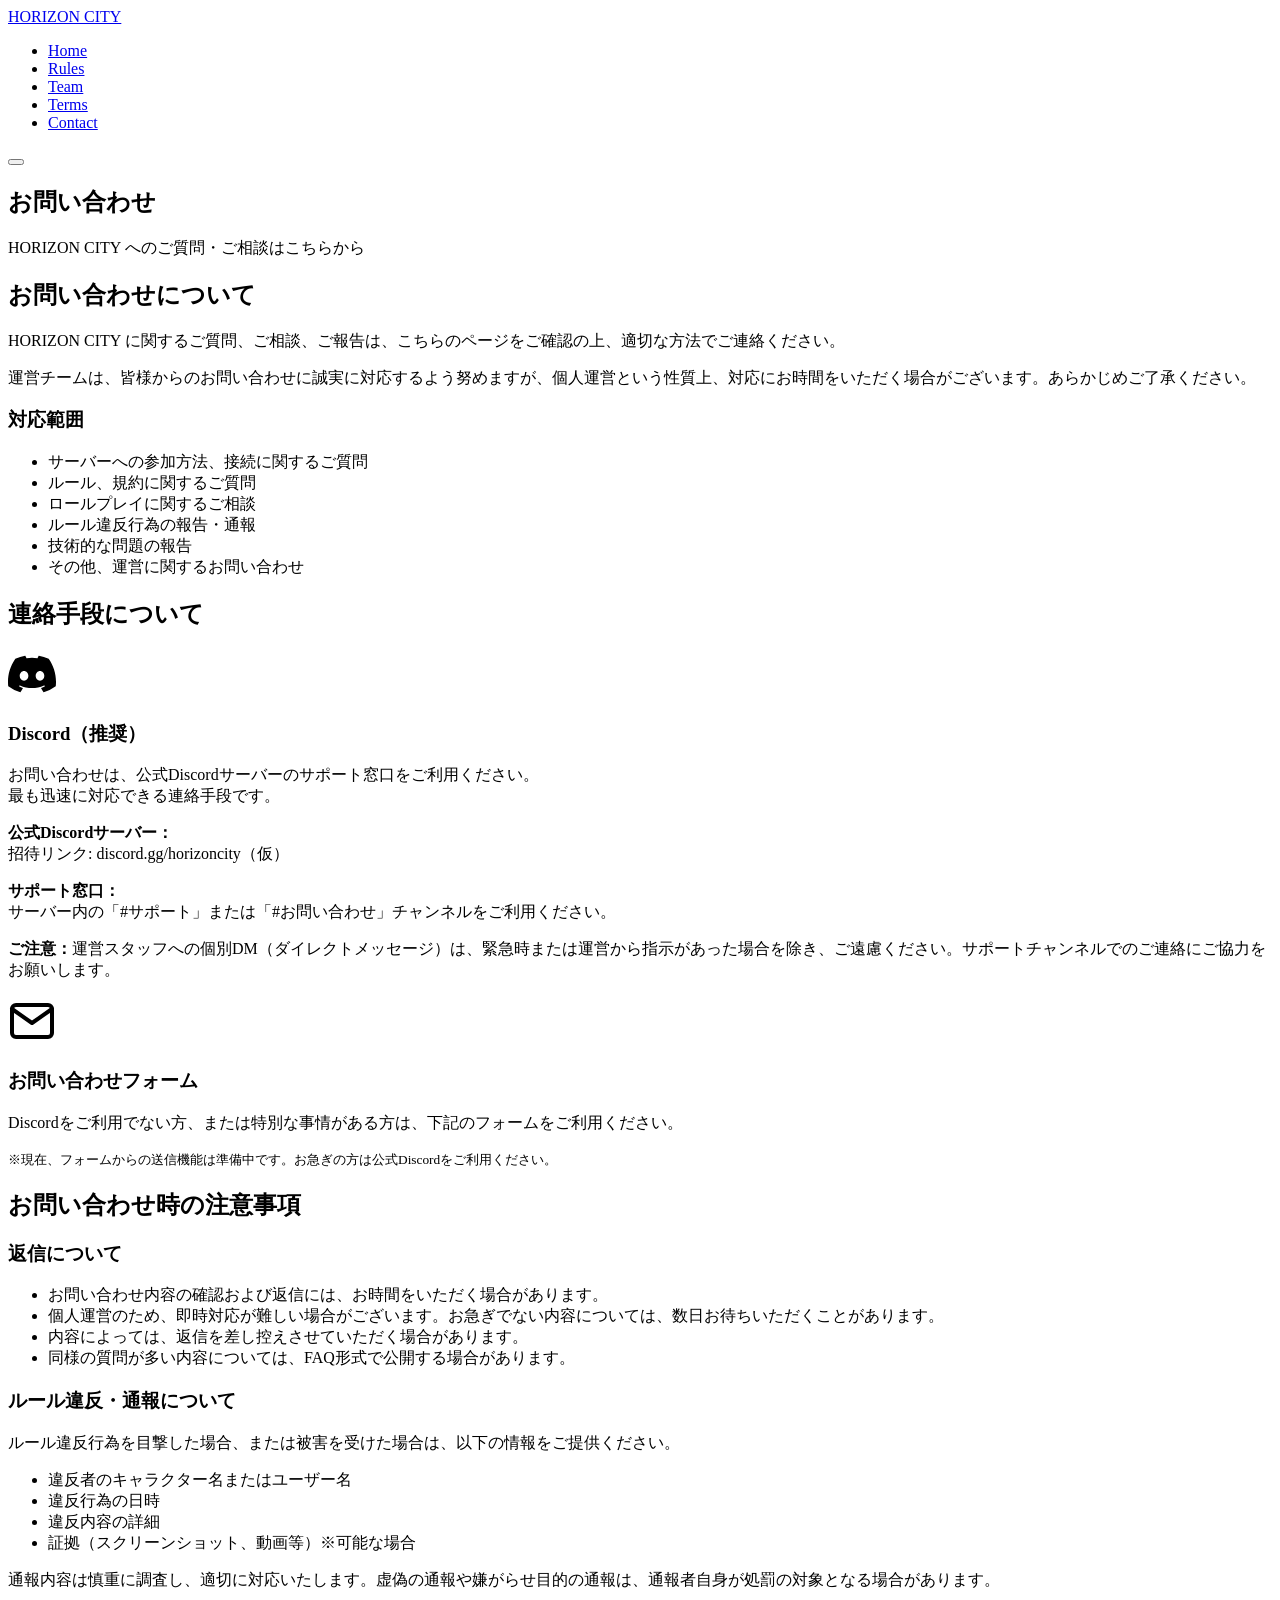
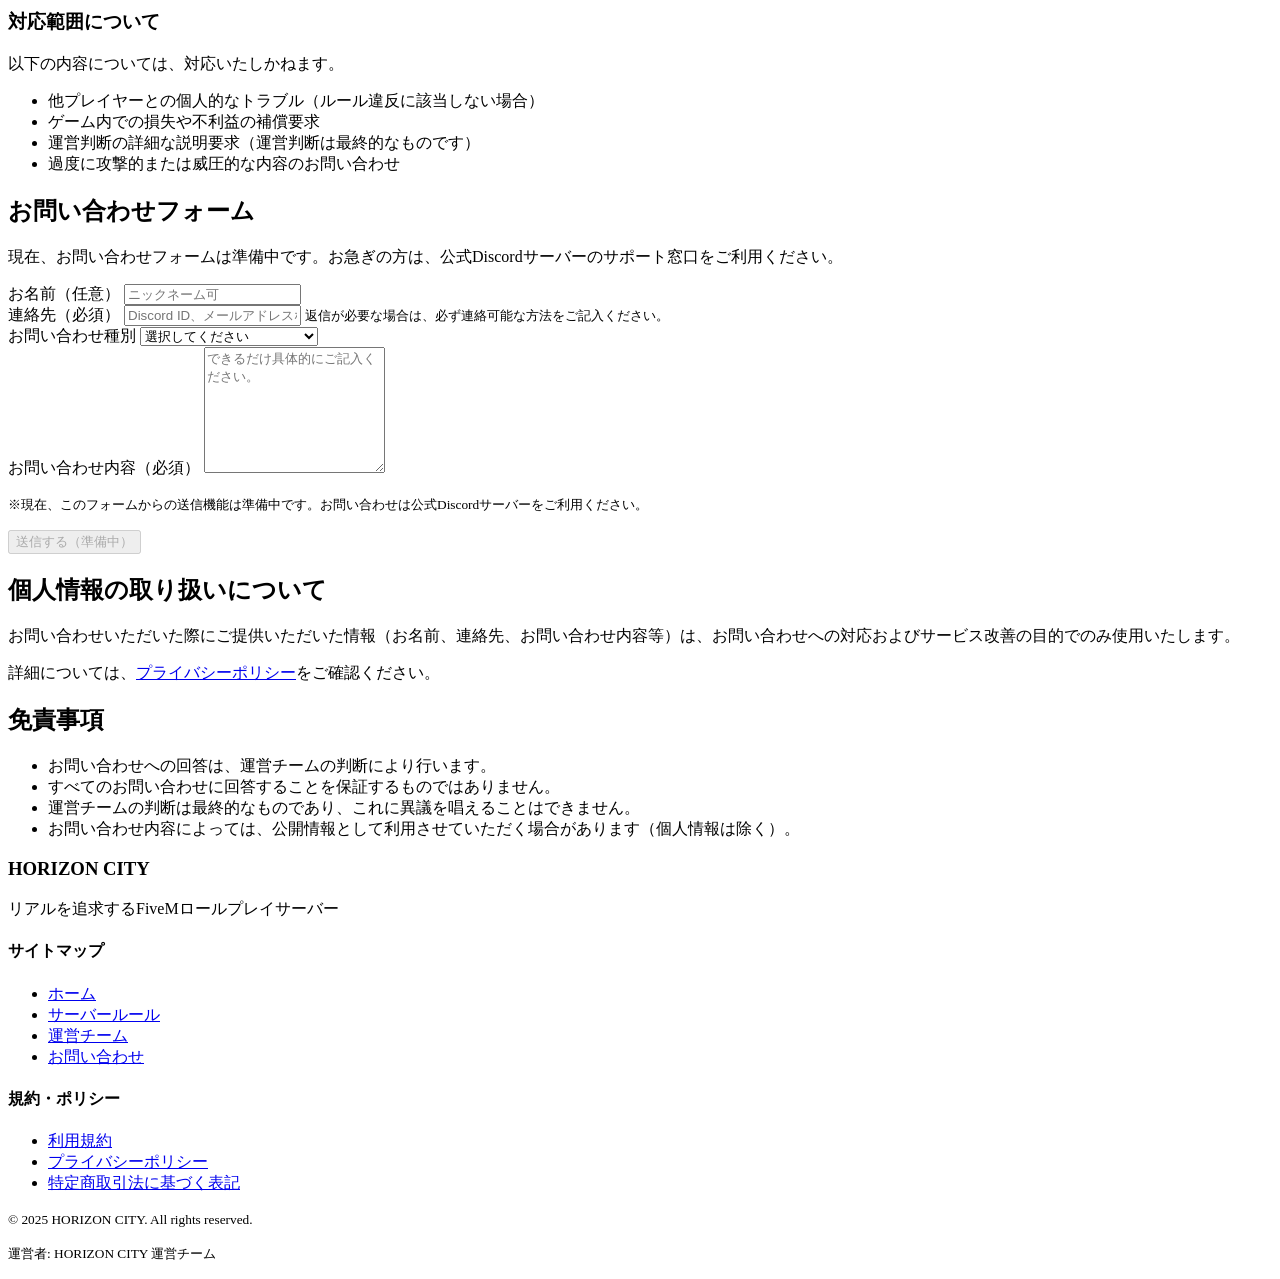
==== contact.html @ 799094d1 "Add files via upload" ====
<!DOCTYPE html>
<html lang="ja">
<head>
    <meta charset="UTF-8">
    <meta name="viewport" content="width=device-width, initial-scale=1.0">
    <meta name="description" content="HORIZON CITY お問い合わせ - サーバーに関するご質問、ご相談はこちらからご連絡ください。">
    <title>お問い合わせ | HORIZON CITY</title>
    <link rel="stylesheet" href="assets/css/normalize.css">
    <link rel="stylesheet" href="assets/css/style.css">
    <link rel="icon" href="assets/images/favicon.ico">
</head>
<body>
    <!-- ヘッダー -->
    <header class="header">
        <div class="container">
            <div class="header-inner">
                <div class="logo">
                    <a href="index.html">HORIZON CITY</a>
                </div>
                <nav class="nav">
                    <ul class="nav-list">
                        <li class="nav-item"><a href="index.html" class="nav-link">Home</a></li>
                        <li class="nav-item"><a href="rules.html" class="nav-link">Rules</a></li>
                        <li class="nav-item"><a href="team.html" class="nav-link">Team</a></li>
                        <li class="nav-item"><a href="terms.html" class="nav-link">Terms</a></li>
                        <li class="nav-item"><a href="contact.html" class="nav-link active">Contact</a></li>
                    </ul>
                </nav>
                <button class="menu-toggle" aria-label="メニュー">
                    <span></span>
                    <span></span>
                    <span></span>
                </button>
            </div>
        </div>
    </header>

    <!-- メインコンテンツ -->
    <main>
        <section class="contact-page">
            <div class="container">
                <div class="document-header">
                    <h1 class="document-title">お問い合わせ</h1>
                    <p class="document-updated">HORIZON CITY へのご質問・ご相談はこちらから</p>
                </div>

                <div class="contact-content">
                    <!-- 概要セクション -->
                    <article class="contact-section">
                        <h2 class="contact-section-title">お問い合わせについて</h2>
                        <p class="contact-text">
                            HORIZON CITY に関するご質問、ご相談、ご報告は、こちらのページをご確認の上、適切な方法でご連絡ください。
                        </p>
                        <p class="contact-text">
                            運営チームは、皆様からのお問い合わせに誠実に対応するよう努めますが、個人運営という性質上、対応にお時間をいただく場合がございます。あらかじめご了承ください。
                        </p>
                        
                        <h3 class="contact-subsection-title">対応範囲</h3>
                        <ul class="contact-list">
                            <li>サーバーへの参加方法、接続に関するご質問</li>
                            <li>ルール、規約に関するご質問</li>
                            <li>ロールプレイに関するご相談</li>
                            <li>ルール違反行為の報告・通報</li>
                            <li>技術的な問題の報告</li>
                            <li>その他、運営に関するお問い合わせ</li>
                        </ul>
                    </article>

                    <!-- 連絡手段セクション -->
                    <article class="contact-section contact-methods">
                        <h2 class="contact-section-title">連絡手段について</h2>
                        
                        <div class="contact-method-card primary">
                            <div class="contact-method-icon">
                                <svg xmlns="http://www.w3.org/2000/svg" width="48" height="48" viewBox="0 0 24 24" fill="currentColor">
                                    <path d="M20.317 4.37a19.791 19.791 0 0 0-4.885-1.515a.074.074 0 0 0-.079.037c-.21.375-.444.864-.608 1.25a18.27 18.27 0 0 0-5.487 0a12.64 12.64 0 0 0-.617-1.25a.077.077 0 0 0-.079-.037A19.736 19.736 0 0 0 3.677 4.37a.07.07 0 0 0-.032.027C.533 9.046-.32 13.58.099 18.057a.082.082 0 0 0 .031.057a19.9 19.9 0 0 0 5.993 3.03a.078.078 0 0 0 .084-.028a14.09 14.09 0 0 0 1.226-1.994a.076.076 0 0 0-.041-.106a13.107 13.107 0 0 1-1.872-.892a.077.077 0 0 1-.008-.128a10.2 10.2 0 0 0 .372-.292a.074.074 0 0 1 .077-.01c3.928 1.793 8.18 1.793 12.062 0a.074.074 0 0 1 .078.01c.12.098.246.198.373.292a.077.077 0 0 1-.006.127a12.299 12.299 0 0 1-1.873.892a.077.077 0 0 0-.041.107c.36.698.772 1.362 1.225 1.993a.076.076 0 0 0 .084.028a19.839 19.839 0 0 0 6.002-3.03a.077.077 0 0 0 .032-.054c.5-5.177-.838-9.674-3.549-13.66a.061.061 0 0 0-.031-.03zM8.02 15.33c-1.183 0-2.157-1.085-2.157-2.419c0-1.333.956-2.419 2.157-2.419c1.21 0 2.176 1.096 2.157 2.42c0 1.333-.956 2.418-2.157 2.418zm7.975 0c-1.183 0-2.157-1.085-2.157-2.419c0-1.333.955-2.419 2.157-2.419c1.21 0 2.176 1.096 2.157 2.42c0 1.333-.946 2.418-2.157 2.418z"/>
                                </svg>
                            </div>
                            <h3 class="contact-method-title">Discord（推奨）</h3>
                            <p class="contact-method-text">
                                お問い合わせは、公式Discordサーバーのサポート窓口をご利用ください。<br>
                                最も迅速に対応できる連絡手段です。
                            </p>
                            <div class="contact-method-detail">
                                <p class="contact-text">
                                    <strong>公式Discordサーバー：</strong><br>
                                    招待リンク: <span class="contact-highlight">discord.gg/horizoncity</span>（仮）
                                </p>
                                <p class="contact-text">
                                    <strong>サポート窓口：</strong><br>
                                    サーバー内の「#サポート」または「#お問い合わせ」チャンネルをご利用ください。
                                </p>
                            </div>
                            <div class="contact-notice">
                                <p class="contact-text">
                                    <strong>ご注意：</strong>運営スタッフへの個別DM（ダイレクトメッセージ）は、緊急時または運営から指示があった場合を除き、ご遠慮ください。サポートチャンネルでのご連絡にご協力をお願いします。
                                </p>
                            </div>
                        </div>

                        <div class="contact-method-card secondary">
                            <div class="contact-method-icon">
                                <svg xmlns="http://www.w3.org/2000/svg" width="48" height="48" viewBox="0 0 24 24" fill="none" stroke="currentColor" stroke-width="2" stroke-linecap="round" stroke-linejoin="round">
                                    <path d="M4 4h16c1.1 0 2 .9 2 2v12c0 1.1-.9 2-2 2H4c-1.1 0-2-.9-2-2V6c0-1.1.9-2 2-2z"></path>
                                    <polyline points="22,6 12,13 2,6"></polyline>
                                </svg>
                            </div>
                            <h3 class="contact-method-title">お問い合わせフォーム</h3>
                            <p class="contact-method-text">
                                Discordをご利用でない方、または特別な事情がある方は、下記のフォームをご利用ください。
                            </p>
                            <p class="contact-method-text">
                                <small>※現在、フォームからの送信機能は準備中です。お急ぎの方は公式Discordをご利用ください。</small>
                            </p>
                        </div>
                    </article>

                    <!-- お問い合わせ時の注意事項 -->
                    <article class="contact-section">
                        <h2 class="contact-section-title">お問い合わせ時の注意事項</h2>
                        
                        <div class="contact-notice-box">
                            <h3 class="contact-subsection-title">返信について</h3>
                            <ul class="contact-list">
                                <li>お問い合わせ内容の確認および返信には、お時間をいただく場合があります。</li>
                                <li>個人運営のため、即時対応が難しい場合がございます。お急ぎでない内容については、数日お待ちいただくことがあります。</li>
                                <li>内容によっては、返信を差し控えさせていただく場合があります。</li>
                                <li>同様の質問が多い内容については、FAQ形式で公開する場合があります。</li>
                            </ul>
                        </div>

                        <div class="contact-notice-box">
                            <h3 class="contact-subsection-title">ルール違反・通報について</h3>
                            <p class="contact-text">
                                ルール違反行為を目撃した場合、または被害を受けた場合は、以下の情報をご提供ください。
                            </p>
                            <ul class="contact-list">
                                <li>違反者のキャラクター名またはユーザー名</li>
                                <li>違反行為の日時</li>
                                <li>違反内容の詳細</li>
                                <li>証拠（スクリーンショット、動画等）※可能な場合</li>
                            </ul>
                            <p class="contact-text">
                                通報内容は慎重に調査し、適切に対応いたします。虚偽の通報や嫌がらせ目的の通報は、通報者自身が処罰の対象となる場合があります。
                            </p>
                        </div>

                        <div class="contact-notice-box">
                            <h3 class="contact-subsection-title">対応範囲について</h3>
                            <p class="contact-text">
                                以下の内容については、対応いたしかねます。
                            </p>
                            <ul class="contact-list">
                                <li>他プレイヤーとの個人的なトラブル（ルール違反に該当しない場合）</li>
                                <li>ゲーム内での損失や不利益の補償要求</li>
                                <li>運営判断の詳細な説明要求（運営判断は最終的なものです）</li>
                                <li>過度に攻撃的または威圧的な内容のお問い合わせ</li>
                            </ul>
                        </div>
                    </article>

                    <!-- お問い合わせフォーム（ダミー） -->
                    <article class="contact-section">
                        <h2 class="contact-section-title">お問い合わせフォーム</h2>
                        <p class="contact-text">
                            現在、お問い合わせフォームは準備中です。お急ぎの方は、公式Discordサーバーのサポート窓口をご利用ください。
                        </p>
                        
                        <form class="contact-form" id="contactForm" onsubmit="return false;">
                            <div class="form-group">
                                <label for="name" class="form-label">お名前（任意）</label>
                                <input type="text" id="name" name="name" class="form-input" placeholder="ニックネーム可">
                            </div>

                            <div class="form-group">
                                <label for="contact-method" class="form-label">連絡先（必須）</label>
                                <input type="text" id="contact-method" name="contact-method" class="form-input" placeholder="Discord ID、メールアドレスなど" required>
                                <small class="form-help">返信が必要な場合は、必ず連絡可能な方法をご記入ください。</small>
                            </div>

                            <div class="form-group">
                                <label for="category" class="form-label">お問い合わせ種別</label>
                                <select id="category" name="category" class="form-select">
                                    <option value="">選択してください</option>
                                    <option value="question">サーバーに関する質問</option>
                                    <option value="rule">ルール・規約に関する質問</option>
                                    <option value="report">ルール違反の報告</option>
                                    <option value="technical">技術的な問題</option>
                                    <option value="other">その他</option>
                                </select>
                            </div>

                            <div class="form-group">
                                <label for="message" class="form-label">お問い合わせ内容（必須）</label>
                                <textarea id="message" name="message" class="form-textarea" rows="8" placeholder="できるだけ具体的にご記入ください。" required></textarea>
                            </div>

                            <div class="form-notice">
                                <p class="contact-text">
                                    <small>※現在、このフォームからの送信機能は準備中です。お問い合わせは公式Discordサーバーをご利用ください。</small>
                                </p>
                            </div>

                            <button type="submit" class="btn btn-primary" disabled>送信する（準備中）</button>
                        </form>
                    </article>

                    <!-- 個人情報・免責事項 -->
                    <article class="contact-section">
                        <h2 class="contact-section-title">個人情報の取り扱いについて</h2>
                        <p class="contact-text">
                            お問い合わせいただいた際にご提供いただいた情報（お名前、連絡先、お問い合わせ内容等）は、お問い合わせへの対応およびサービス改善の目的でのみ使用いたします。
                        </p>
                        <p class="contact-text">
                            詳細については、<a href="privacy.html">プライバシーポリシー</a>をご確認ください。
                        </p>
                    </article>

                    <article class="contact-section">
                        <h2 class="contact-section-title">免責事項</h2>
                        <ul class="contact-list">
                            <li>お問い合わせへの回答は、運営チームの判断により行います。</li>
                            <li>すべてのお問い合わせに回答することを保証するものではありません。</li>
                            <li>運営チームの判断は最終的なものであり、これに異議を唱えることはできません。</li>
                            <li>お問い合わせ内容によっては、公開情報として利用させていただく場合があります（個人情報は除く）。</li>
                        </ul>
                    </article>
                </div>
            </div>
        </section>
    </main>

    <!-- フッター -->
    <footer class="footer">
        <div class="container">
            <div class="footer-content">
                <div class="footer-info">
                    <h3 class="footer-logo">HORIZON CITY</h3>
                    <p class="footer-description">リアルを追求するFiveMロールプレイサーバー</p>
                </div>
                <nav class="footer-nav">
                    <h4 class="footer-nav-title">サイトマップ</h4>
                    <ul class="footer-nav-list">
                        <li><a href="index.html">ホーム</a></li>
                        <li><a href="rules.html">サーバールール</a></li>
                        <li><a href="team.html">運営チーム</a></li>
                        <li><a href="contact.html">お問い合わせ</a></li>
                    </ul>
                </nav>
                <nav class="footer-nav">
                    <h4 class="footer-nav-title">規約・ポリシー</h4>
                    <ul class="footer-nav-list">
                        <li><a href="terms.html">利用規約</a></li>
                        <li><a href="privacy.html">プライバシーポリシー</a></li>
                        <li><a href="law.html">特定商取引法に基づく表記</a></li>
                    </ul>
                </nav>
            </div>
            <div class="footer-bottom">
                <p class="footer-copyright">
                    <small>&copy; 2025 HORIZON CITY. All rights reserved.</small>
                </p>
                <p class="footer-operator">
                    <small>運営者: HORIZON CITY 運営チーム</small>
                </p>
            </div>
        </div>
    </footer>

    <script src="assets/js/menu.js"></script>
    <script src="assets/js/main.js"></script>
</body>
</html>
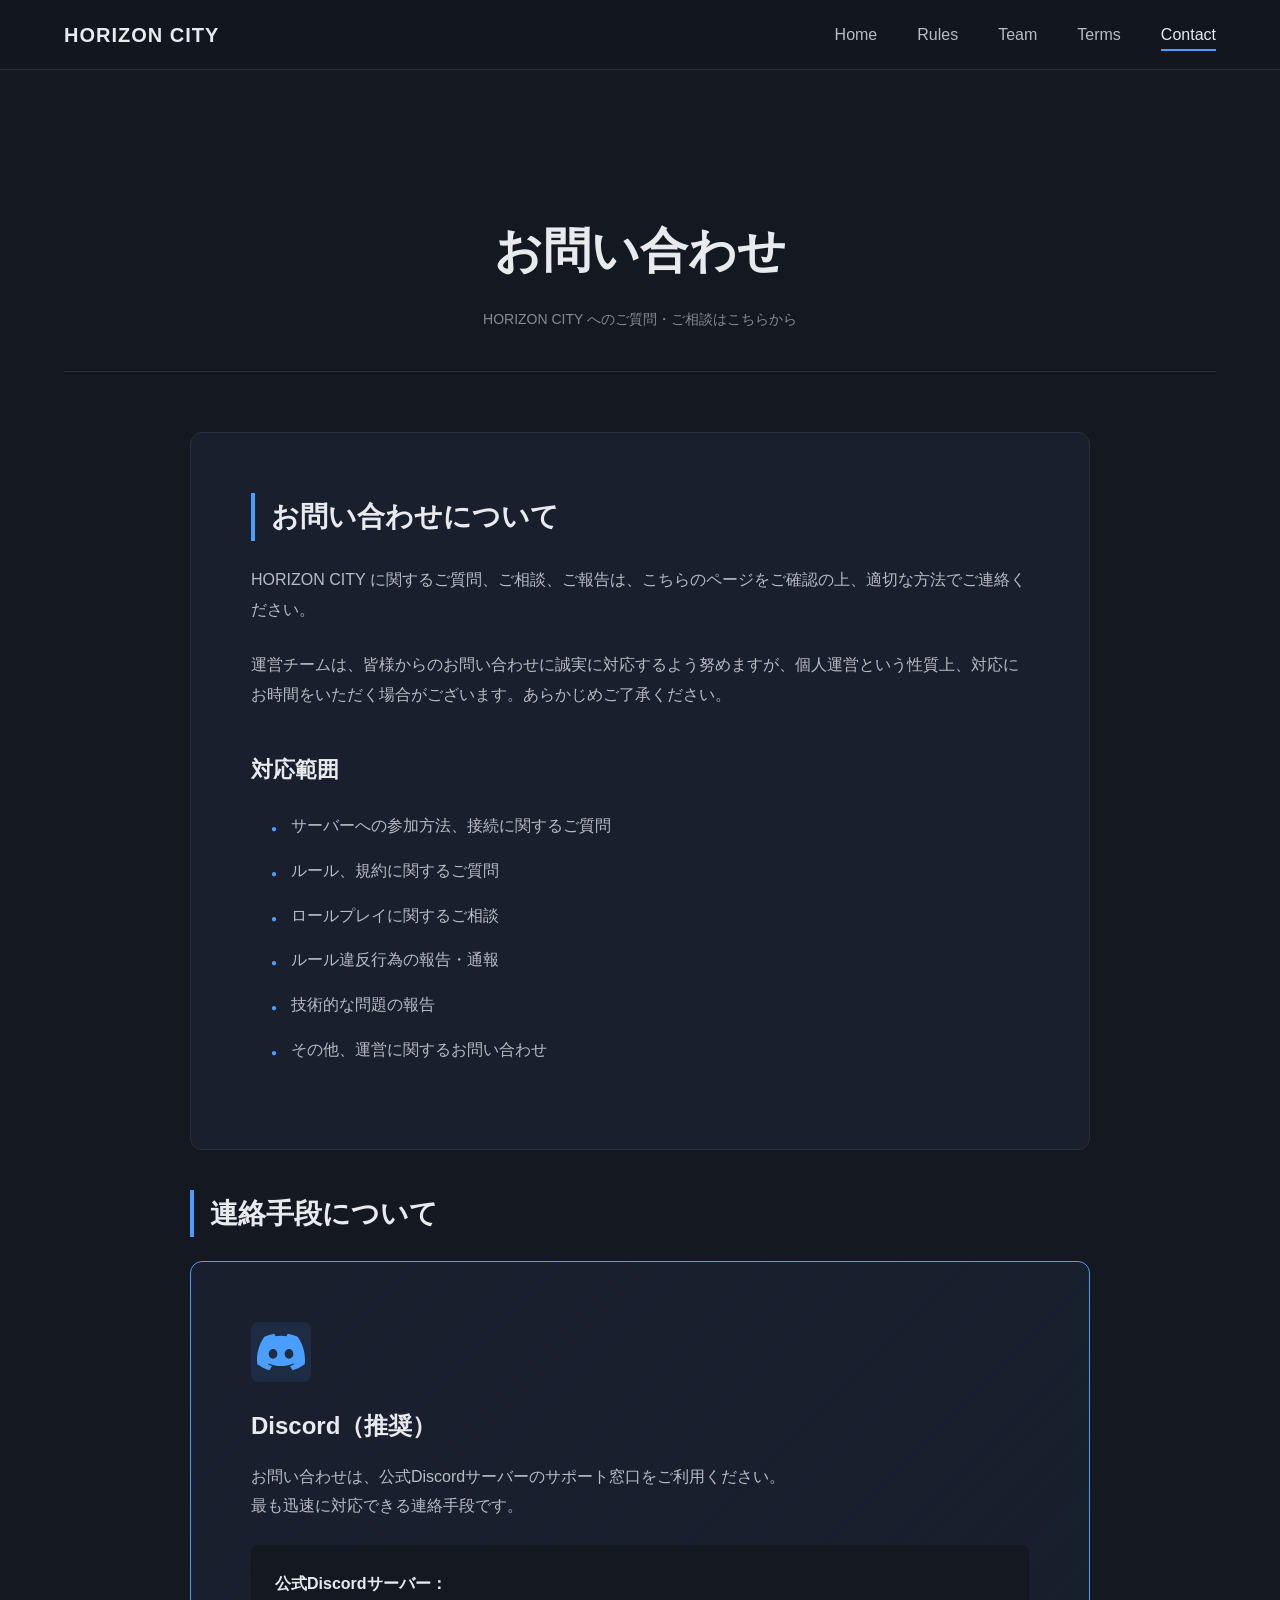
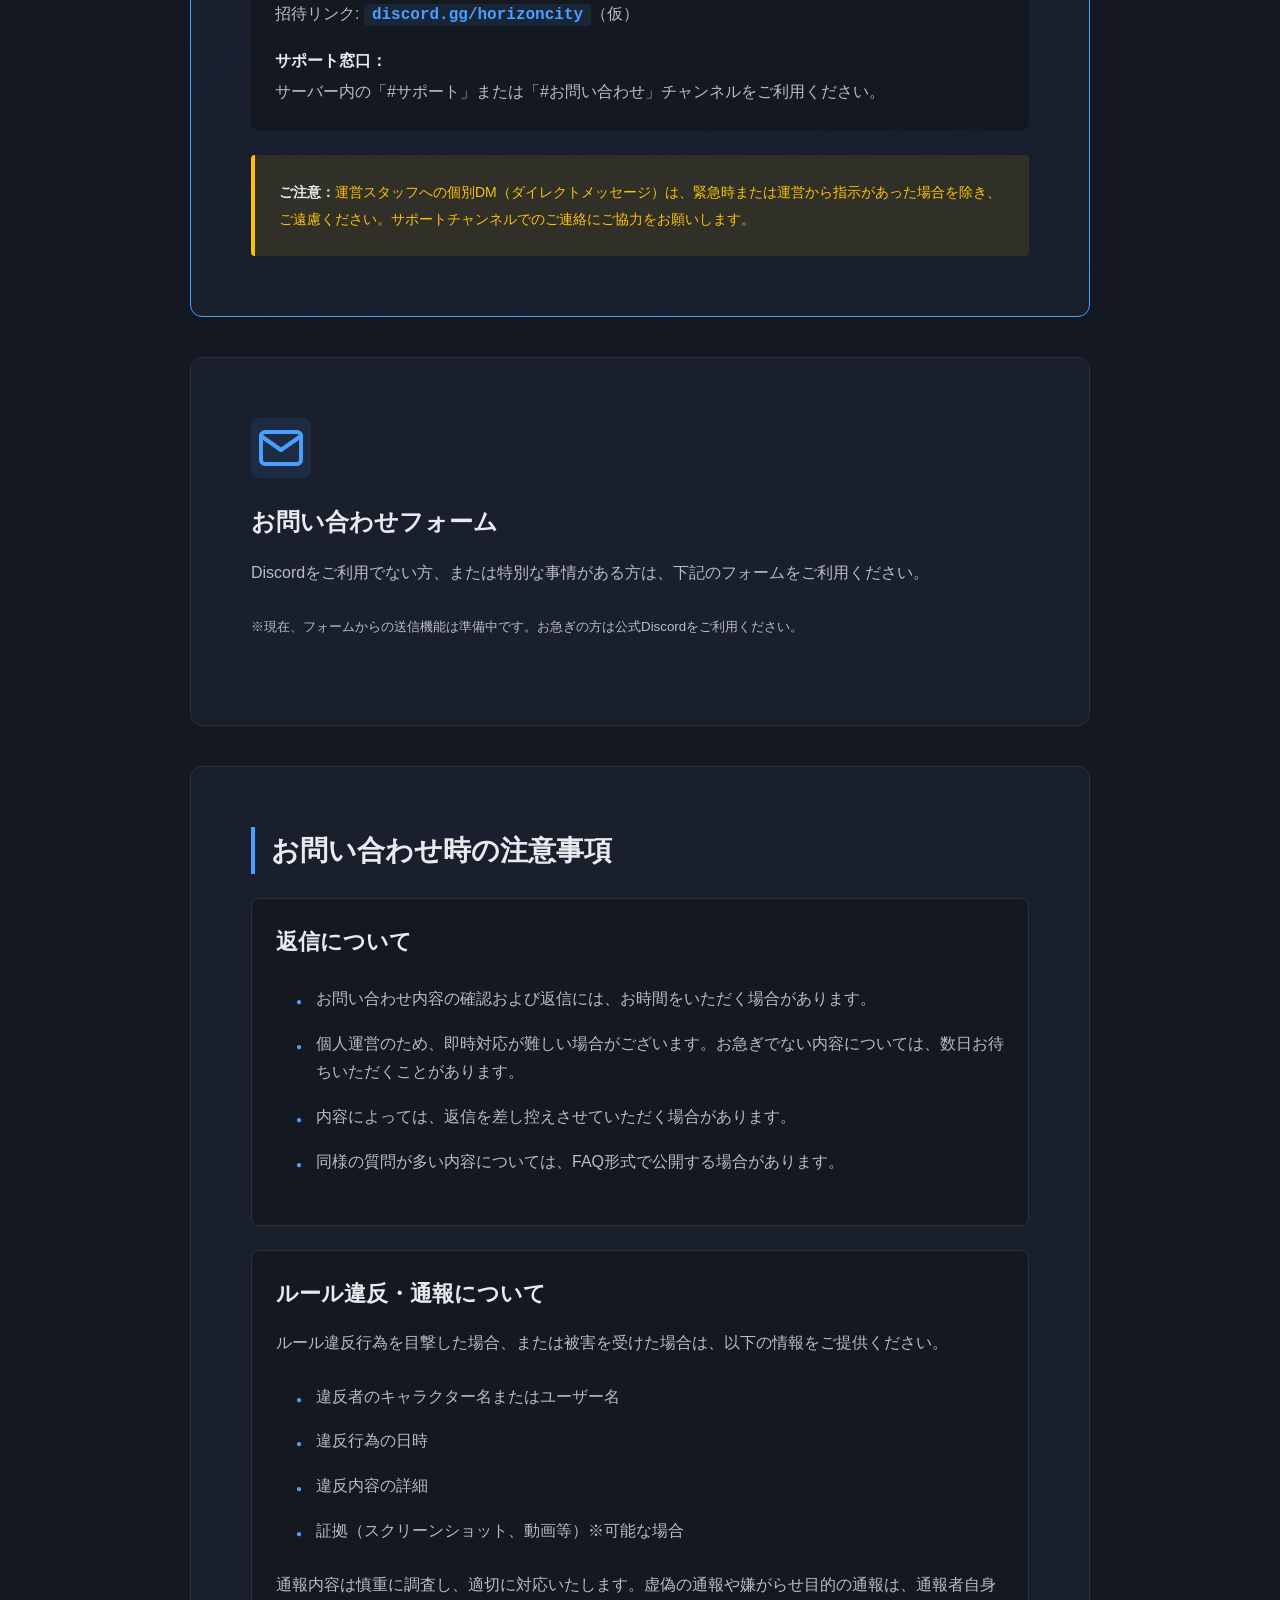
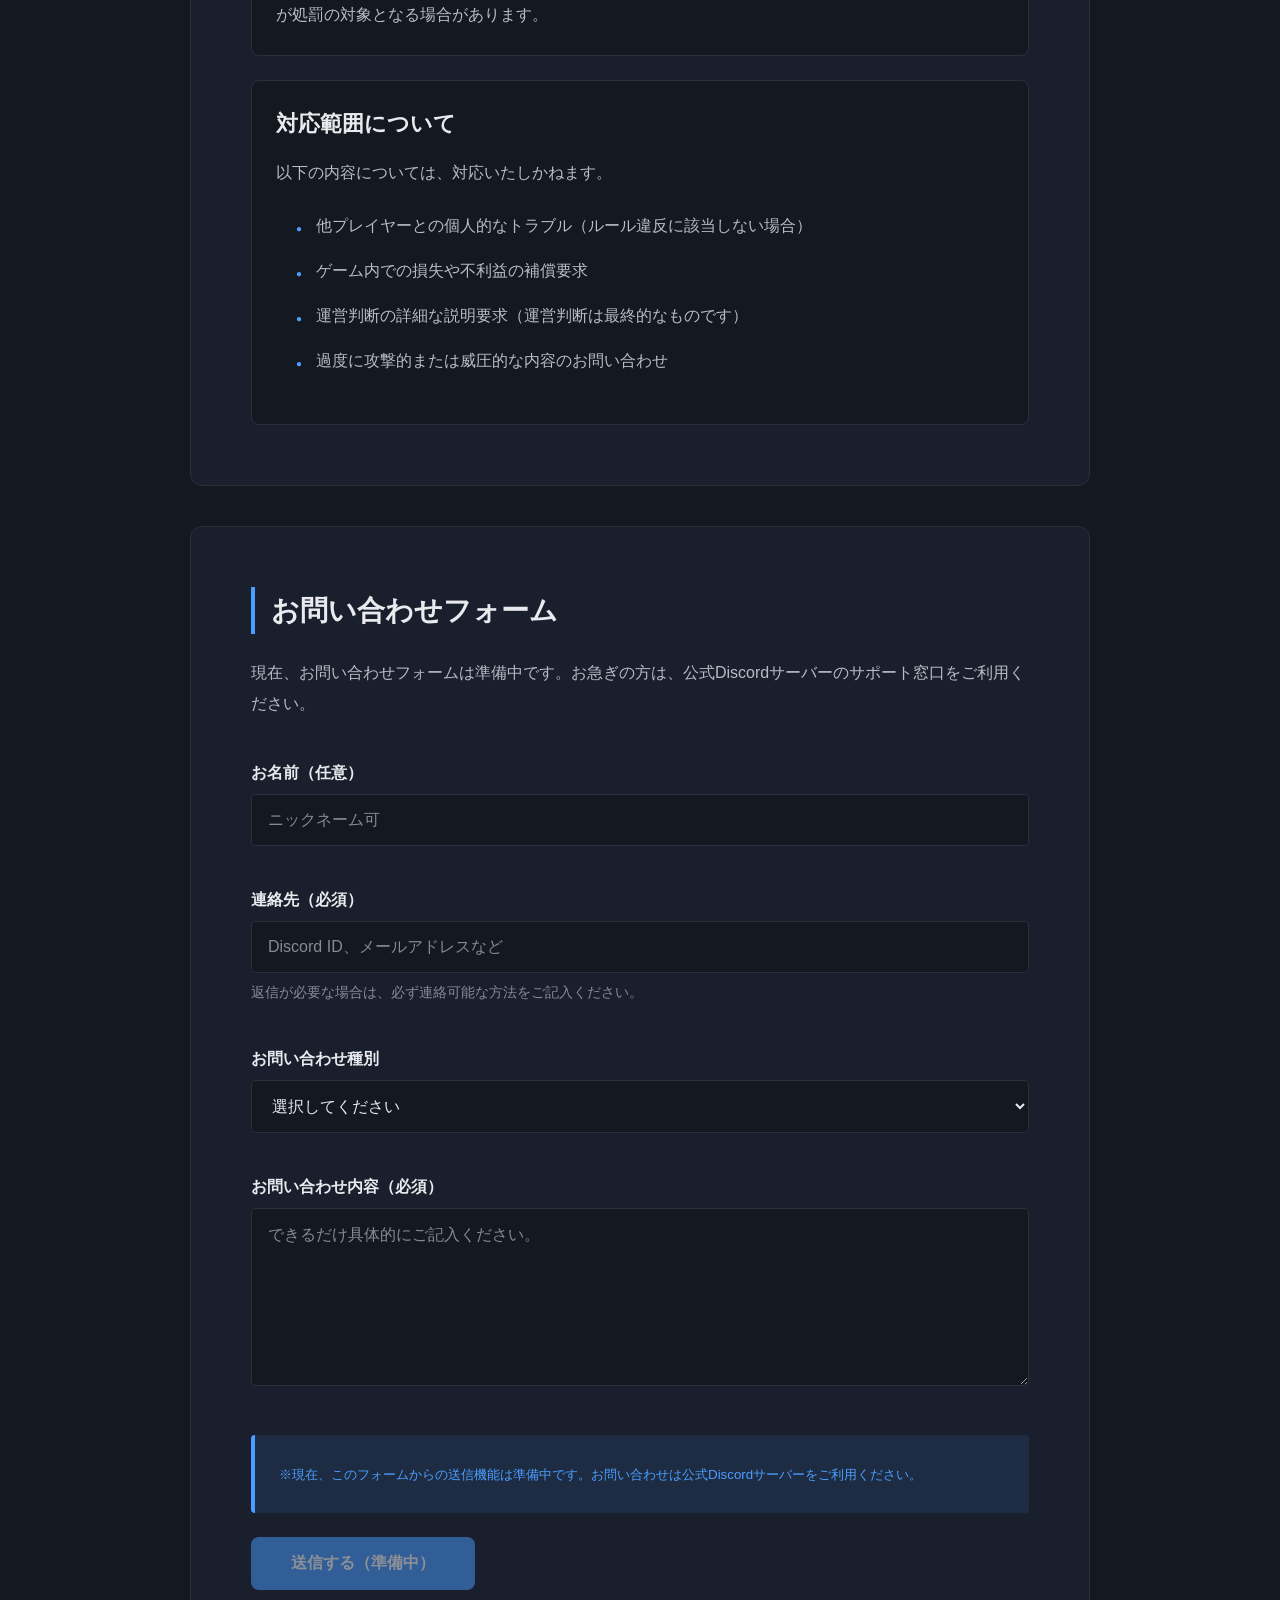
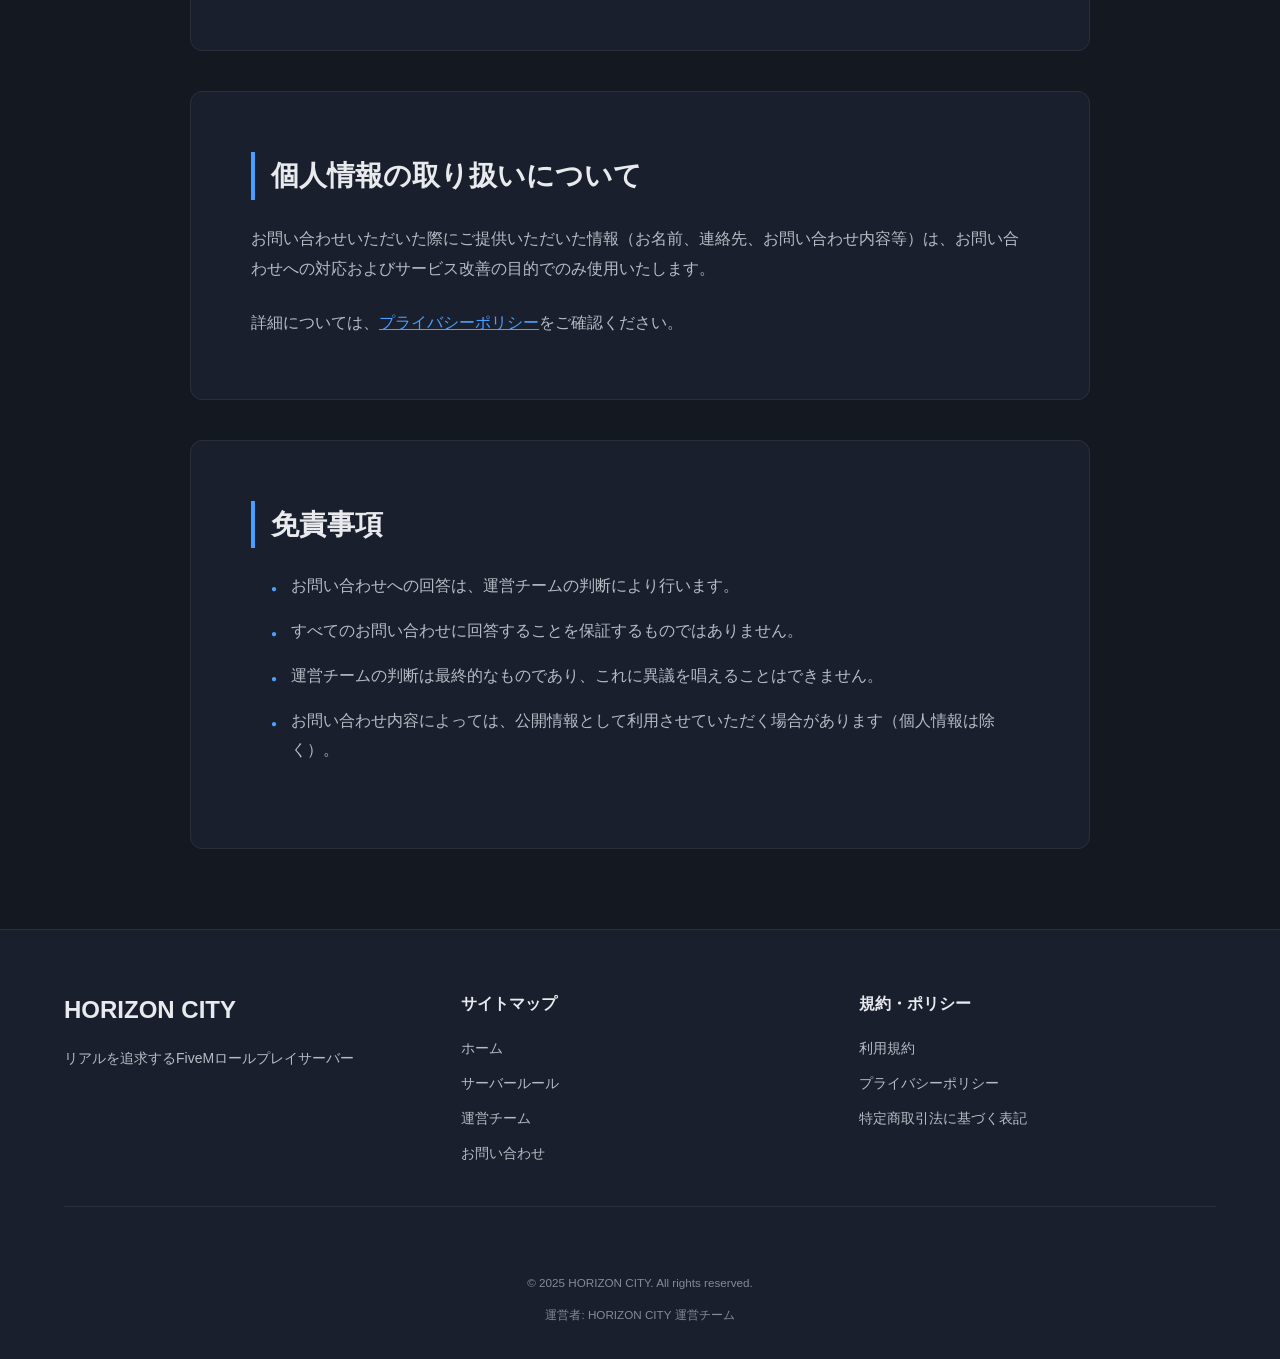
==== commit 69e379d6: "Add files via upload" ====
--- a/contact.html
+++ b/contact.html
@@ -6,7 +6,7 @@
     <meta name="description" content="HORIZON CITY お問い合わせ - サーバーに関するご質問、ご相談はこちらからご連絡ください。">
     <title>お問い合わせ | HORIZON CITY</title>
     <link rel="stylesheet" href="assets/css/normalize.css">
-    <link rel="stylesheet" href="assets/css/style.css">
+    <link rel="stylesheet" href="style.css">
     <link rel="icon" href="assets/images/favicon.ico">
 </head>
 <body>
--- a/style.css
+++ b/style.css
@@ -0,0 +1,3963 @@
+@charset "UTF-8";
+
+/* ========================================
+   CSS Variables (カスタムプロパティ)
+   ======================================== */
+:root {
+    /* カラーパレット */
+    --color-bg-primary: #0a0e12;
+    --color-bg-secondary: #141821;
+    --color-bg-tertiary: #1a1f2e;
+    --color-text-primary: #e8eaed;
+    --color-text-secondary: #b8bcc4;
+    --color-text-tertiary: #868a94;
+    --color-accent-primary: #4a9eff;
+    --color-accent-secondary: #3d8ce7;
+    --color-accent-tertiary: #2c6cb8;
+    --color-border: #2a2f3a;
+    --color-overlay: rgba(10, 14, 18, 0.85);
+    
+    /* フォント */
+    --font-family-base: -apple-system, BlinkMacSystemFont, "Segoe UI", "Noto Sans JP", "Hiragino Sans", "Hiragino Kaku Gothic ProN", Meiryo, sans-serif;
+    --font-size-base: 16px;
+    --font-size-small: 14px;
+    --font-size-large: 18px;
+    --line-height-base: 1.7;
+    
+    /* スペーシング */
+    --spacing-xs: 8px;
+    --spacing-sm: 16px;
+    --spacing-md: 24px;
+    --spacing-lg: 40px;
+    --spacing-xl: 60px;
+    --spacing-xxl: 80px;
+    
+    /* ボーダー */
+    --border-radius-sm: 4px;
+    --border-radius-md: 8px;
+    --border-radius-lg: 12px;
+    
+    /* トランジション */
+    --transition-base: all 0.3s ease;
+    
+    /* レイアウト */
+    --container-max-width: 1200px;
+    --header-height: 70px;
+}
+
+/* ========================================
+   リセット & ベーススタイル
+   ======================================== */
+* {
+    margin: 0;
+    padding: 0;
+    box-sizing: border-box;
+}
+
+html {
+    font-size: var(--font-size-base);
+    scroll-behavior: smooth;
+}
+
+body {
+    font-family: var(--font-family-base);
+    line-height: var(--line-height-base);
+    color: var(--color-text-primary);
+    background-color: var(--color-bg-primary);
+    overflow-x: hidden;
+}
+
+img {
+    max-width: 100%;
+    height: auto;
+    display: block;
+}
+
+a {
+    color: var(--color-accent-primary);
+    text-decoration: none;
+    transition: var(--transition-base);
+}
+
+a:hover {
+    color: var(--color-accent-secondary);
+}
+
+ul {
+    list-style: none;
+}
+
+/* ========================================
+   コンテナ
+   ======================================== */
+.container {
+    max-width: var(--container-max-width);
+    margin: 0 auto;
+    padding: 0 var(--spacing-md);
+}
+
+/* ========================================
+   ヘッダー
+   ======================================== */
+.header {
+    position: fixed;
+    top: 0;
+    left: 0;
+    width: 100%;
+    height: var(--header-height);
+    background-color: rgba(20, 24, 33, 0.95);
+    backdrop-filter: blur(10px);
+    border-bottom: 1px solid var(--color-border);
+    z-index: 1000;
+}
+
+.header-inner {
+    display: flex;
+    align-items: center;
+    justify-content: space-between;
+    height: var(--header-height);
+}
+
+.logo a {
+    font-size: 20px;
+    font-weight: 700;
+    color: var(--color-text-primary);
+    letter-spacing: 0.05em;
+    transition: var(--transition-base);
+}
+
+.logo a:hover {
+    color: var(--color-accent-primary);
+}
+
+.nav-list {
+    display: flex;
+    gap: var(--spacing-lg);
+}
+
+.nav-link {
+    position: relative;
+    font-size: var(--font-size-base);
+    font-weight: 500;
+    color: var(--color-text-secondary);
+    padding: var(--spacing-xs) 0;
+    transition: var(--transition-base);
+}
+
+.nav-link::after {
+    content: '';
+    position: absolute;
+    bottom: 0;
+    left: 0;
+    width: 0;
+    height: 2px;
+    background-color: var(--color-accent-primary);
+    transition: width 0.3s ease;
+}
+
+.nav-link:hover,
+.nav-link.active {
+    color: var(--color-text-primary);
+}
+
+.nav-link:hover::after,
+.nav-link.active::after {
+    width: 100%;
+}
+
+/* ハンバーガーメニュー */
+.menu-toggle {
+    display: none;
+    flex-direction: column;
+    gap: 5px;
+    background: none;
+    border: none;
+    cursor: pointer;
+    padding: var(--spacing-xs);
+}
+
+.menu-toggle span {
+    display: block;
+    width: 25px;
+    height: 2px;
+    background-color: var(--color-text-primary);
+    transition: var(--transition-base);
+}
+
+/* ========================================
+   メインコンテンツ
+   ======================================== */
+main {
+    padding-top: var(--header-height);
+}
+
+/* ========================================
+   ヒーローセクション
+   ======================================== */
+.hero {
+    position: relative;
+    min-height: calc(100vh - var(--header-height));
+    display: flex;
+    align-items: center;
+    justify-content: center;
+    background: linear-gradient(135deg, #0a0e12 0%, #1a1f2e 100%);
+    background-image: 
+        linear-gradient(135deg, rgba(10, 14, 18, 0.9) 0%, rgba(26, 31, 46, 0.85) 100%),
+        url('../images/hero/hero-bg.jpg');
+    background-size: cover;
+    background-position: center;
+    background-attachment: fixed;
+    overflow: hidden;
+}
+
+.hero-overlay {
+    position: absolute;
+    top: 0;
+    left: 0;
+    width: 100%;
+    height: 100%;
+    background: radial-gradient(ellipse at center, transparent 0%, rgba(10, 14, 18, 0.5) 100%);
+}
+
+.hero-content {
+    position: relative;
+    z-index: 1;
+    text-align: center;
+    padding: var(--spacing-xl) 0;
+}
+
+.hero-title {
+    font-size: clamp(40px, 8vw, 72px);
+    font-weight: 900;
+    letter-spacing: 0.1em;
+    margin-bottom: var(--spacing-md);
+    background: linear-gradient(135deg, #ffffff 0%, #4a9eff 100%);
+    -webkit-background-clip: text;
+    background-clip: text;
+    -webkit-text-fill-color: transparent;
+    text-shadow: 0 0 30px rgba(74, 158, 255, 0.3);
+}
+
+.hero-subtitle {
+    font-size: clamp(18px, 3vw, 24px);
+    font-weight: 600;
+    color: var(--color-accent-primary);
+    margin-bottom: var(--spacing-md);
+    letter-spacing: 0.05em;
+}
+
+.hero-description {
+    font-size: var(--font-size-large);
+    color: var(--color-text-secondary);
+    max-width: 700px;
+    margin: 0 auto var(--spacing-lg);
+    line-height: 1.8;
+}
+
+.hero-buttons {
+    display: flex;
+    gap: var(--spacing-sm);
+    justify-content: center;
+    flex-wrap: wrap;
+}
+
+/* ========================================
+   セクション共通
+   ======================================== */
+section {
+    padding: var(--spacing-xxl) 0;
+}
+
+.section-title {
+    font-size: clamp(28px, 5vw, 40px);
+    font-weight: 700;
+    text-align: center;
+    margin-bottom: var(--spacing-sm);
+    color: var(--color-text-primary);
+}
+
+.section-lead {
+    font-size: var(--font-size-large);
+    color: var(--color-text-secondary);
+    text-align: center;
+    margin-bottom: var(--spacing-xl);
+}
+
+/* ========================================
+   ボタン
+   ======================================== */
+.btn {
+    display: inline-block;
+    padding: var(--spacing-sm) var(--spacing-lg);
+    font-size: var(--font-size-base);
+    font-weight: 600;
+    text-align: center;
+    border-radius: var(--border-radius-md);
+    cursor: pointer;
+    transition: var(--transition-base);
+    border: none;
+    text-decoration: none;
+}
+
+.btn-primary {
+    background-color: var(--color-accent-primary);
+    color: #ffffff;
+}
+
+.btn-primary:hover {
+    background-color: var(--color-accent-secondary);
+    transform: translateY(-2px);
+    box-shadow: 0 10px 30px rgba(74, 158, 255, 0.3);
+}
+
+.btn-secondary {
+    background-color: transparent;
+    color: var(--color-text-primary);
+    border: 2px solid var(--color-border);
+}
+
+.btn-secondary:hover {
+    background-color: var(--color-bg-tertiary);
+    border-color: var(--color-accent-primary);
+    color: var(--color-accent-primary);
+}
+
+/* ========================================
+   サーバー紹介セクション
+   ======================================== */
+.about {
+    background-color: var(--color-bg-secondary);
+}
+
+.about-grid {
+    display: grid;
+    grid-template-columns: repeat(auto-fit, minmax(280px, 1fr));
+    gap: var(--spacing-lg);
+    margin-top: var(--spacing-xl);
+}
+
+.about-card {
+    background-color: var(--color-bg-tertiary);
+    padding: var(--spacing-lg);
+    border-radius: var(--border-radius-lg);
+    border: 1px solid var(--color-border);
+    transition: var(--transition-base);
+}
+
+.about-card:hover {
+    transform: translateY(-5px);
+    border-color: var(--color-accent-primary);
+    box-shadow: 0 10px 40px rgba(74, 158, 255, 0.15);
+}
+
+.about-icon {
+    color: var(--color-accent-primary);
+    margin-bottom: var(--spacing-md);
+}
+
+.about-card-title {
+    font-size: 22px;
+    font-weight: 700;
+    margin-bottom: var(--spacing-sm);
+    color: var(--color-text-primary);
+}
+
+.about-card-text {
+    font-size: var(--font-size-base);
+    color: var(--color-text-secondary);
+    line-height: 1.8;
+}
+
+/* ========================================
+   運営方針セクション
+   ======================================== */
+.policy {
+    background-color: var(--color-bg-primary);
+}
+
+.policy-list {
+    max-width: 900px;
+    margin: var(--spacing-xl) auto 0;
+}
+
+.policy-item {
+    display: flex;
+    gap: var(--spacing-lg);
+    padding: var(--spacing-lg);
+    margin-bottom: var(--spacing-lg);
+    background-color: var(--color-bg-tertiary);
+    border-radius: var(--border-radius-lg);
+    border-left: 4px solid var(--color-accent-primary);
+    transition: var(--transition-base);
+}
+
+.policy-item:hover {
+    background-color: var(--color-bg-secondary);
+    transform: translateX(5px);
+}
+
+.policy-number {
+    font-size: 32px;
+    font-weight: 900;
+    color: var(--color-accent-primary);
+    min-width: 60px;
+    opacity: 0.3;
+}
+
+.policy-content {
+    flex: 1;
+}
+
+.policy-title {
+    font-size: 20px;
+    font-weight: 700;
+    margin-bottom: var(--spacing-sm);
+    color: var(--color-text-primary);
+}
+
+.policy-text {
+    font-size: var(--font-size-base);
+    color: var(--color-text-secondary);
+    line-height: 1.8;
+}
+
+/* ========================================
+   お知らせセクション
+   ======================================== */
+.news {
+    background-color: var(--color-bg-secondary);
+}
+
+.news-list {
+    max-width: 900px;
+    margin: var(--spacing-xl) auto 0;
+}
+
+.news-item {
+    display: flex;
+    gap: var(--spacing-lg);
+    padding: var(--spacing-lg);
+    margin-bottom: var(--spacing-md);
+    background-color: var(--color-bg-tertiary);
+    border-radius: var(--border-radius-md);
+    border: 1px solid var(--color-border);
+    transition: var(--transition-base);
+}
+
+.news-item:hover {
+    border-color: var(--color-accent-primary);
+    transform: translateX(5px);
+}
+
+.news-date {
+    font-size: var(--font-size-small);
+    color: var(--color-text-tertiary);
+    min-width: 100px;
+    font-weight: 500;
+}
+
+.news-content {
+    flex: 1;
+}
+
+.news-category {
+    display: inline-block;
+    padding: 4px 12px;
+    font-size: 12px;
+    font-weight: 600;
+    background-color: var(--color-accent-primary);
+    color: #ffffff;
+    border-radius: var(--border-radius-sm);
+    margin-bottom: var(--spacing-xs);
+}
+
+.news-title {
+    font-size: 18px;
+    font-weight: 600;
+    margin-bottom: var(--spacing-xs);
+    color: var(--color-text-primary);
+}
+
+.news-text {
+    font-size: var(--font-size-base);
+    color: var(--color-text-secondary);
+    line-height: 1.7;
+}
+
+/* ========================================
+   フッター
+   ======================================== */
+.footer {
+    background-color: var(--color-bg-tertiary);
+    border-top: 1px solid var(--color-border);
+    padding: var(--spacing-xl) 0 var(--spacing-md);
+}
+
+.footer-content {
+    display: grid;
+    grid-template-columns: repeat(auto-fit, minmax(250px, 1fr));
+    gap: var(--spacing-lg);
+    margin-bottom: var(--spacing-lg);
+    padding-bottom: var(--spacing-lg);
+    border-bottom: 1px solid var(--color-border);
+}
+
+.footer-info {
+    max-width: 350px;
+}
+
+.footer-logo {
+    font-size: 24px;
+    font-weight: 700;
+    margin-bottom: var(--spacing-sm);
+    color: var(--color-text-primary);
+}
+
+.footer-description {
+    font-size: var(--font-size-small);
+    color: var(--color-text-secondary);
+    line-height: 1.6;
+}
+
+.footer-nav-title {
+    font-size: 16px;
+    font-weight: 600;
+    margin-bottom: var(--spacing-sm);
+    color: var(--color-text-primary);
+}
+
+.footer-nav-list {
+    display: flex;
+    flex-direction: column;
+    gap: var(--spacing-xs);
+}
+
+.footer-nav-list a {
+    font-size: var(--font-size-small);
+    color: var(--color-text-secondary);
+    transition: var(--transition-base);
+}
+
+.footer-nav-list a:hover {
+    color: var(--color-accent-primary);
+    padding-left: 5px;
+}
+
+.footer-bottom {
+    text-align: center;
+    padding-top: var(--spacing-md);
+}
+
+.footer-copyright,
+.footer-operator {
+    font-size: var(--font-size-small);
+    color: var(--color-text-tertiary);
+    margin-bottom: var(--spacing-xs);
+}
+
+/* ========================================
+   レスポンシブ対応（タブレット）
+   ======================================== */
+@media screen and (max-width: 1024px) {
+    :root {
+        --spacing-xl: 50px;
+        --spacing-xxl: 60px;
+    }
+    
+    .about-grid {
+        grid-template-columns: repeat(auto-fit, minmax(250px, 1fr));
+    }
+}
+
+/* ========================================
+   レスポンシブ対応（スマートフォン）
+   ======================================== */
+@media screen and (max-width: 768px) {
+    :root {
+        --font-size-base: 15px;
+        --spacing-md: 20px;
+        --spacing-lg: 30px;
+        --spacing-xl: 40px;
+        --spacing-xxl: 50px;
+        --header-height: 60px;
+    }
+    
+    .container {
+        padding: 0 var(--spacing-sm);
+    }
+    
+    /* ヘッダー */
+    .nav {
+        position: fixed;
+        top: var(--header-height);
+        left: -100%;
+        width: 100%;
+        height: calc(100vh - var(--header-height));
+        background-color: var(--color-bg-secondary);
+        transition: left 0.3s ease;
+        overflow-y: auto;
+    }
+    
+    .nav.active {
+        left: 0;
+    }
+    
+    .nav-list {
+        flex-direction: column;
+        gap: 0;
+        padding: var(--spacing-md);
+    }
+    
+    .nav-item {
+        border-bottom: 1px solid var(--color-border);
+    }
+    
+    .nav-link {
+        display: block;
+        padding: var(--spacing-sm) 0;
+    }
+    
+    .menu-toggle {
+        display: flex;
+    }
+    
+    /* ヒーロー */
+    .hero {
+        min-height: calc(100vh - var(--header-height));
+        background-attachment: scroll;
+    }
+    
+    .hero-content {
+        padding: var(--spacing-lg) 0;
+    }
+    
+    .hero-description {
+        font-size: var(--font-size-base);
+    }
+    
+    .hero-buttons {
+        flex-direction: column;
+        align-items: stretch;
+    }
+    
+    .btn {
+        width: 100%;
+    }
+    
+    /* セクション */
+    section {
+        padding: var(--spacing-xl) 0;
+    }
+    
+    /* About */
+    .about-grid {
+        grid-template-columns: 1fr;
+    }
+    
+    /* Policy */
+    .policy-item {
+        flex-direction: column;
+        gap: var(--spacing-sm);
+    }
+    
+    .policy-number {
+        font-size: 24px;
+    }
+    
+    /* News */
+    .news-item {
+        flex-direction: column;
+        gap: var(--spacing-sm);
+    }
+    
+    .news-date {
+        min-width: auto;
+    }
+    
+    /* Footer */
+    .footer-content {
+        grid-template-columns: 1fr;
+    }
+}
+
+/* ========================================
+   アクセシビリティ
+   ======================================== */
+@media (prefers-reduced-motion: reduce) {
+    * {
+        animation-duration: 0.01ms !important;
+        animation-iteration-count: 1 !important;
+        transition-duration: 0.01ms !important;
+    }
+}
+
+/* フォーカス表示 */
+a:focus,
+button:focus {
+    outline: 2px solid var(--color-accent-primary);
+    outline-offset: 2px;
+}
+
+/* ========================================
+   ユーティリティクラス
+   ======================================== */
+.text-center {
+    text-align: center;
+}
+
+.mt-small {
+    margin-top: var(--spacing-sm);
+}
+
+.mt-medium {
+    margin-top: var(--spacing-md);
+}
+
+.mt-large {
+    margin-top: var(--spacing-lg);
+}
+
+.mb-small {
+    margin-bottom: var(--spacing-sm);
+}
+
+.mb-medium {
+    margin-bottom: var(--spacing-md);
+}
+
+.mb-large {
+    margin-bottom: var(--spacing-lg);
+}
+
+/* ========================================
+   ドキュメントページ専用スタイル
+   ======================================== */
+
+/* ドキュメントページ全体 */
+.document-page {
+    background-color: var(--color-bg-secondary);
+    min-height: calc(100vh - var(--header-height));
+}
+
+/* ドキュメントヘッダー */
+.document-header {
+    text-align: center;
+    padding: var(--spacing-xl) 0 var(--spacing-lg);
+    border-bottom: 1px solid var(--color-border);
+    margin-bottom: var(--spacing-xl);
+}
+
+.document-title {
+    font-size: clamp(32px, 6vw, 48px);
+    font-weight: 700;
+    color: var(--color-text-primary);
+    margin-bottom: var(--spacing-sm);
+}
+
+.document-updated {
+    font-size: var(--font-size-small);
+    color: var(--color-text-tertiary);
+    font-weight: 500;
+}
+
+/* ドキュメントコンテンツ */
+.document-content {
+    max-width: 900px;
+    margin: 0 auto;
+    background-color: var(--color-bg-tertiary);
+    padding: var(--spacing-xl);
+    border-radius: var(--border-radius-lg);
+    border: 1px solid var(--color-border);
+}
+
+/* セクション */
+.document-section {
+    margin-bottom: var(--spacing-xl);
+    padding-bottom: var(--spacing-xl);
+    border-bottom: 1px solid var(--color-border);
+}
+
+.document-section:last-child {
+    border-bottom: none;
+    margin-bottom: 0;
+    padding-bottom: 0;
+}
+
+.document-section-title {
+    font-size: clamp(22px, 4vw, 28px);
+    font-weight: 700;
+    color: var(--color-text-primary);
+    margin-bottom: var(--spacing-md);
+    padding-left: var(--spacing-sm);
+    border-left: 4px solid var(--color-accent-primary);
+}
+
+.document-subsection-title {
+    font-size: clamp(18px, 3vw, 22px);
+    font-weight: 600;
+    color: var(--color-text-primary);
+    margin-top: var(--spacing-lg);
+    margin-bottom: var(--spacing-sm);
+}
+
+/* テキスト */
+.document-text {
+    font-size: var(--font-size-base);
+    color: var(--color-text-secondary);
+    line-height: 1.9;
+    margin-bottom: var(--spacing-md);
+}
+
+.document-text:last-child {
+    margin-bottom: 0;
+}
+
+.document-text a {
+    color: var(--color-accent-primary);
+    text-decoration: underline;
+    font-weight: 500;
+}
+
+.document-text a:hover {
+    color: var(--color-accent-secondary);
+}
+
+.document-text strong {
+    color: var(--color-text-primary);
+    font-weight: 600;
+}
+
+/* 定義リスト */
+.document-definition {
+    margin: var(--spacing-md) 0;
+}
+
+.document-definition dt {
+    font-size: var(--font-size-base);
+    font-weight: 700;
+    color: var(--color-accent-primary);
+    margin-top: var(--spacing-md);
+    margin-bottom: var(--spacing-xs);
+    padding-left: var(--spacing-sm);
+    border-left: 3px solid var(--color-accent-primary);
+}
+
+.document-definition dt:first-child {
+    margin-top: 0;
+}
+
+.document-definition dd {
+    font-size: var(--font-size-base);
+    color: var(--color-text-secondary);
+    line-height: 1.8;
+    margin-left: var(--spacing-lg);
+    margin-bottom: var(--spacing-sm);
+}
+
+/* リスト */
+.document-list {
+    margin: var(--spacing-md) 0;
+    padding-left: var(--spacing-lg);
+}
+
+.document-list > li {
+    font-size: var(--font-size-base);
+    color: var(--color-text-secondary);
+    line-height: 1.8;
+    margin-bottom: var(--spacing-md);
+    position: relative;
+}
+
+.document-list > li::marker {
+    color: var(--color-accent-primary);
+    font-weight: 700;
+}
+
+.document-list > li strong {
+    color: var(--color-text-primary);
+    font-weight: 700;
+    display: block;
+    margin-bottom: var(--spacing-xs);
+}
+
+/* サブリスト */
+.document-sublist {
+    margin-top: var(--spacing-sm);
+    margin-left: var(--spacing-md);
+    list-style-type: disc;
+}
+
+.document-sublist li {
+    font-size: var(--font-size-base);
+    color: var(--color-text-secondary);
+    line-height: 1.8;
+    margin-bottom: var(--spacing-xs);
+}
+
+.document-sublist li::marker {
+    color: var(--color-accent-primary);
+}
+
+/* 順序なしリスト（箇条書き） */
+ul.document-list {
+    list-style-type: none;
+}
+
+ul.document-list > li::before {
+    content: '●';
+    color: var(--color-accent-primary);
+    font-size: 10px;
+    position: absolute;
+    left: -20px;
+    top: 8px;
+}
+
+/* 順序付きリスト（番号） */
+ol.document-list {
+    list-style-type: decimal;
+    counter-reset: item;
+}
+
+ol.document-list > li {
+    counter-increment: item;
+}
+
+/* ドキュメントフッター */
+.document-footer {
+    margin-top: var(--spacing-xl);
+    padding-top: var(--spacing-lg);
+    border-top: 1px solid var(--color-border);
+    text-align: right;
+}
+
+.document-footer .document-text {
+    font-size: var(--font-size-small);
+    color: var(--color-text-tertiary);
+    margin-bottom: var(--spacing-xs);
+}
+
+/* 注意書きボックス */
+.document-notice {
+    background-color: var(--color-bg-secondary);
+    border-left: 4px solid var(--color-accent-primary);
+    padding: var(--spacing-md);
+    margin: var(--spacing-md) 0;
+    border-radius: var(--border-radius-sm);
+}
+
+.document-notice .document-text {
+    margin-bottom: 0;
+    font-size: var(--font-size-small);
+}
+
+/* 警告ボックス */
+.document-warning {
+    background-color: rgba(255, 193, 7, 0.1);
+    border-left: 4px solid #ffc107;
+    padding: var(--spacing-md);
+    margin: var(--spacing-md) 0;
+    border-radius: var(--border-radius-sm);
+}
+
+.document-warning .document-text {
+    margin-bottom: 0;
+    color: #ffc107;
+    font-weight: 500;
+}
+
+/* テーブル（今後の拡張用） */
+.document-table {
+    width: 100%;
+    border-collapse: collapse;
+    margin: var(--spacing-md) 0;
+    font-size: var(--font-size-base);
+}
+
+.document-table th,
+.document-table td {
+    padding: var(--spacing-sm);
+    border: 1px solid var(--color-border);
+    text-align: left;
+}
+
+.document-table th {
+    background-color: var(--color-bg-secondary);
+    color: var(--color-text-primary);
+    font-weight: 600;
+}
+
+.document-table td {
+    color: var(--color-text-secondary);
+}
+
+.document-table tr:hover {
+    background-color: var(--color-bg-secondary);
+}
+
+/* ========================================
+   レスポンシブ対応（ドキュメントページ）
+   ======================================== */
+@media screen and (max-width: 768px) {
+    .document-content {
+        padding: var(--spacing-md);
+    }
+
+    .document-header {
+        padding: var(--spacing-lg) 0 var(--spacing-md);
+    }
+
+    .document-section {
+        margin-bottom: var(--spacing-lg);
+        padding-bottom: var(--spacing-lg);
+    }
+
+    .document-section-title {
+        padding-left: var(--spacing-xs);
+        border-left-width: 3px;
+    }
+
+    .document-list {
+        padding-left: var(--spacing-md);
+    }
+
+    ul.document-list > li::before {
+        left: -16px;
+    }
+
+    .document-definition dd {
+        margin-left: var(--spacing-md);
+    }
+
+    .document-sublist {
+        margin-left: var(--spacing-sm);
+    }
+
+    .document-table {
+        font-size: var(--font-size-small);
+        display: block;
+        overflow-x: auto;
+    }
+
+    .document-table th,
+    .document-table td {
+        padding: var(--spacing-xs);
+    }
+}
+
+/* ========================================
+   印刷用スタイル
+   ======================================== */
+@media print {
+    .header,
+    .footer,
+    .menu-toggle {
+        display: none;
+    }
+
+    .document-page {
+        background-color: white;
+    }
+
+    .document-content {
+        border: none;
+        box-shadow: none;
+        max-width: 100%;
+    }
+
+    .document-section-title {
+        color: black;
+        border-left-color: black;
+    }
+
+    .document-text {
+        color: black;
+    }
+
+    .document-list > li {
+        color: black;
+    }
+
+    a {
+        color: black;
+        text-decoration: underline;
+    }
+}
+
+/* ========================================
+   お問い合わせページ専用スタイル
+   ======================================== */
+
+/* お問い合わせページ全体 */
+.contact-page {
+    background-color: var(--color-bg-secondary);
+    min-height: calc(100vh - var(--header-height));
+}
+
+/* お問い合わせコンテンツ */
+.contact-content {
+    max-width: 900px;
+    margin: 0 auto;
+}
+
+/* お問い合わせセクション */
+.contact-section {
+    background-color: var(--color-bg-tertiary);
+    padding: var(--spacing-xl);
+    border-radius: var(--border-radius-lg);
+    border: 1px solid var(--color-border);
+    margin-bottom: var(--spacing-lg);
+}
+
+.contact-section:last-child {
+    margin-bottom: 0;
+}
+
+.contact-section-title {
+    font-size: clamp(22px, 4vw, 28px);
+    font-weight: 700;
+    color: var(--color-text-primary);
+    margin-bottom: var(--spacing-md);
+    padding-left: var(--spacing-sm);
+    border-left: 4px solid var(--color-accent-primary);
+}
+
+.contact-subsection-title {
+    font-size: clamp(18px, 3vw, 22px);
+    font-weight: 600;
+    color: var(--color-text-primary);
+    margin-top: var(--spacing-lg);
+    margin-bottom: var(--spacing-sm);
+}
+
+/* テキスト */
+.contact-text {
+    font-size: var(--font-size-base);
+    color: var(--color-text-secondary);
+    line-height: 1.9;
+    margin-bottom: var(--spacing-md);
+}
+
+.contact-text:last-child {
+    margin-bottom: 0;
+}
+
+.contact-text a {
+    color: var(--color-accent-primary);
+    text-decoration: underline;
+    font-weight: 500;
+}
+
+.contact-text a:hover {
+    color: var(--color-accent-secondary);
+}
+
+.contact-text strong {
+    color: var(--color-text-primary);
+    font-weight: 600;
+}
+
+.contact-highlight {
+    color: var(--color-accent-primary);
+    font-weight: 600;
+    font-family: 'Courier New', monospace;
+    background-color: rgba(74, 158, 255, 0.1);
+    padding: 2px 8px;
+    border-radius: var(--border-radius-sm);
+}
+
+/* リスト */
+.contact-list {
+    margin: var(--spacing-md) 0;
+    padding-left: var(--spacing-lg);
+    list-style-type: none;
+}
+
+.contact-list li {
+    font-size: var(--font-size-base);
+    color: var(--color-text-secondary);
+    line-height: 1.8;
+    margin-bottom: var(--spacing-sm);
+    position: relative;
+}
+
+.contact-list li::before {
+    content: '●';
+    color: var(--color-accent-primary);
+    font-size: 10px;
+    position: absolute;
+    left: -20px;
+    top: 8px;
+}
+
+/* 連絡手段カード */
+.contact-methods {
+    background: transparent;
+    border: none;
+    padding: 0;
+}
+
+.contact-method-card {
+    background-color: var(--color-bg-tertiary);
+    padding: var(--spacing-xl);
+    border-radius: var(--border-radius-lg);
+    border: 1px solid var(--color-border);
+    margin-bottom: var(--spacing-lg);
+    transition: var(--transition-base);
+}
+
+.contact-method-card:hover {
+    transform: translateY(-3px);
+    box-shadow: 0 10px 30px rgba(74, 158, 255, 0.15);
+}
+
+.contact-method-card.primary {
+    border-color: var(--color-accent-primary);
+    background: linear-gradient(135deg, var(--color-bg-tertiary) 0%, rgba(74, 158, 255, 0.05) 100%);
+}
+
+.contact-method-card.secondary {
+    border-color: var(--color-border);
+}
+
+.contact-method-icon {
+    width: 60px;
+    height: 60px;
+    display: flex;
+    align-items: center;
+    justify-content: center;
+    background-color: rgba(74, 158, 255, 0.1);
+    border-radius: var(--border-radius-md);
+    margin-bottom: var(--spacing-md);
+    color: var(--color-accent-primary);
+}
+
+.contact-method-title {
+    font-size: 24px;
+    font-weight: 700;
+    color: var(--color-text-primary);
+    margin-bottom: var(--spacing-sm);
+}
+
+.contact-method-text {
+    font-size: var(--font-size-base);
+    color: var(--color-text-secondary);
+    line-height: 1.8;
+    margin-bottom: var(--spacing-md);
+}
+
+.contact-method-detail {
+    background-color: var(--color-bg-secondary);
+    padding: var(--spacing-md);
+    border-radius: var(--border-radius-md);
+    margin-top: var(--spacing-md);
+    margin-bottom: var(--spacing-md);
+}
+
+.contact-method-detail .contact-text {
+    margin-bottom: var(--spacing-sm);
+}
+
+.contact-method-detail .contact-text:last-child {
+    margin-bottom: 0;
+}
+
+/* 注意事項ボックス */
+.contact-notice {
+    background-color: rgba(255, 193, 7, 0.1);
+    border-left: 4px solid #ffc107;
+    padding: var(--spacing-md);
+    margin-top: var(--spacing-md);
+    border-radius: var(--border-radius-sm);
+}
+
+.contact-notice .contact-text {
+    margin-bottom: 0;
+    color: #ffc107;
+    font-weight: 500;
+    font-size: var(--font-size-small);
+}
+
+.contact-notice-box {
+    background-color: var(--color-bg-secondary);
+    padding: var(--spacing-md);
+    border-radius: var(--border-radius-md);
+    border: 1px solid var(--color-border);
+    margin-bottom: var(--spacing-md);
+}
+
+.contact-notice-box:last-child {
+    margin-bottom: 0;
+}
+
+.contact-notice-box .contact-subsection-title {
+    margin-top: 0;
+}
+
+/* フォームスタイル */
+.contact-form {
+    margin-top: var(--spacing-lg);
+}
+
+.form-group {
+    margin-bottom: var(--spacing-lg);
+}
+
+.form-label {
+    display: block;
+    font-size: var(--font-size-base);
+    font-weight: 600;
+    color: var(--color-text-primary);
+    margin-bottom: var(--spacing-xs);
+}
+
+.form-input,
+.form-select,
+.form-textarea {
+    width: 100%;
+    padding: var(--spacing-sm);
+    font-size: var(--font-size-base);
+    font-family: var(--font-family-base);
+    color: var(--color-text-primary);
+    background-color: var(--color-bg-secondary);
+    border: 1px solid var(--color-border);
+    border-radius: var(--border-radius-sm);
+    transition: var(--transition-base);
+}
+
+.form-input:focus,
+.form-select:focus,
+.form-textarea:focus {
+    outline: none;
+    border-color: var(--color-accent-primary);
+    box-shadow: 0 0 0 3px rgba(74, 158, 255, 0.1);
+}
+
+.form-input::placeholder,
+.form-textarea::placeholder {
+    color: var(--color-text-tertiary);
+}
+
+.form-select {
+    cursor: pointer;
+}
+
+.form-textarea {
+    resize: vertical;
+    min-height: 150px;
+}
+
+.form-help {
+    display: block;
+    font-size: var(--font-size-small);
+    color: var(--color-text-tertiary);
+    margin-top: var(--spacing-xs);
+}
+
+.form-notice {
+    background-color: rgba(74, 158, 255, 0.1);
+    border-left: 4px solid var(--color-accent-primary);
+    padding: var(--spacing-md);
+    margin-bottom: var(--spacing-md);
+    border-radius: var(--border-radius-sm);
+}
+
+.form-notice .contact-text {
+    margin-bottom: 0;
+    color: var(--color-accent-primary);
+}
+
+/* ボタン（無効状態） */
+.btn:disabled {
+    opacity: 0.5;
+    cursor: not-allowed;
+}
+
+.btn:disabled:hover {
+    transform: none;
+    box-shadow: none;
+}
+
+/* グリッドレイアウト（2カラム対応） */
+.form-row {
+    display: grid;
+    grid-template-columns: repeat(2, 1fr);
+    gap: var(--spacing-md);
+}
+
+/* チェックボックス・ラジオボタン */
+.form-check {
+    display: flex;
+    align-items: center;
+    margin-bottom: var(--spacing-sm);
+}
+
+.form-check-input {
+    width: 18px;
+    height: 18px;
+    margin-right: var(--spacing-xs);
+    cursor: pointer;
+}
+
+.form-check-label {
+    font-size: var(--font-size-base);
+    color: var(--color-text-secondary);
+    cursor: pointer;
+}
+
+/* 必須マーク */
+.form-required {
+    color: #ff4444;
+    margin-left: 4px;
+}
+
+/* 成功メッセージ */
+.contact-success {
+    background-color: rgba(76, 175, 80, 0.1);
+    border-left: 4px solid #4caf50;
+    padding: var(--spacing-md);
+    border-radius: var(--border-radius-sm);
+    margin-bottom: var(--spacing-md);
+}
+
+.contact-success .contact-text {
+    color: #4caf50;
+    margin-bottom: 0;
+}
+
+/* エラーメッセージ */
+.contact-error {
+    background-color: rgba(244, 67, 54, 0.1);
+    border-left: 4px solid #f44336;
+    padding: var(--spacing-md);
+    border-radius: var(--border-radius-sm);
+    margin-bottom: var(--spacing-md);
+}
+
+.contact-error .contact-text {
+    color: #f44336;
+    margin-bottom: 0;
+}
+
+/* ========================================
+   レスポンシブ対応（お問い合わせページ）
+   ======================================== */
+@media screen and (max-width: 768px) {
+    .contact-section {
+        padding: var(--spacing-md);
+    }
+
+    .contact-method-card {
+        padding: var(--spacing-md);
+    }
+
+    .contact-method-icon {
+        width: 50px;
+        height: 50px;
+    }
+
+    .contact-method-icon svg {
+        width: 36px;
+        height: 36px;
+    }
+
+    .contact-method-title {
+        font-size: 20px;
+    }
+
+    .contact-list {
+        padding-left: var(--spacing-md);
+    }
+
+    .contact-list li::before {
+        left: -16px;
+    }
+
+    .form-row {
+        grid-template-columns: 1fr;
+    }
+
+    .form-input,
+    .form-select,
+    .form-textarea {
+        font-size: var(--font-size-small);
+    }
+}
+
+/* ========================================
+   アクセシビリティ向上
+   ======================================== */
+.form-input:focus-visible,
+.form-select:focus-visible,
+.form-textarea:focus-visible {
+    outline: 2px solid var(--color-accent-primary);
+    outline-offset: 2px;
+}
+
+/* フォーム検証スタイル */
+.form-input:invalid:not(:placeholder-shown),
+.form-textarea:invalid:not(:placeholder-shown) {
+    border-color: #f44336;
+}
+
+.form-input:valid:not(:placeholder-shown),
+.form-textarea:valid:not(:placeholder-shown) {
+    border-color: #4caf50;
+}
+
+/* ローディング状態 */
+.btn-loading {
+    position: relative;
+    pointer-events: none;
+    opacity: 0.7;
+}
+
+.btn-loading::after {
+    content: '';
+    position: absolute;
+    width: 16px;
+    height: 16px;
+    top: 50%;
+    left: 50%;
+    margin-left: -8px;
+    margin-top: -8px;
+    border: 2px solid #ffffff;
+    border-radius: 50%;
+    border-top-color: transparent;
+    animation: spinner 0.6s linear infinite;
+}
+
+@keyframes spinner {
+    to {
+        transform: rotate(360deg);
+    }
+}
+
+/* 印刷用スタイル */
+@media print {
+    .contact-method-card,
+    .contact-form,
+    .form-notice {
+        display: none;
+    }
+
+    .contact-section {
+        border: 1px solid #000;
+        page-break-inside: avoid;
+    }
+}
+
+/* ========================================
+   運営チームページ専用スタイル
+   ======================================== */
+
+/* 運営チームページ全体 */
+.team-page {
+    background-color: var(--color-bg-secondary);
+    min-height: calc(100vh - var(--header-height));
+}
+
+/* 運営チームコンテンツ */
+.team-content {
+    max-width: 1000px;
+    margin: 0 auto;
+}
+
+/* 運営チームセクション */
+.team-section {
+    background-color: var(--color-bg-tertiary);
+    padding: var(--spacing-xl);
+    border-radius: var(--border-radius-lg);
+    border: 1px solid var(--color-border);
+    margin-bottom: var(--spacing-lg);
+}
+
+.team-section:last-child {
+    margin-bottom: 0;
+}
+
+.team-section-title {
+    font-size: clamp(24px, 4vw, 32px);
+    font-weight: 700;
+    color: var(--color-text-primary);
+    margin-bottom: var(--spacing-md);
+    padding-left: var(--spacing-sm);
+    border-left: 4px solid var(--color-accent-primary);
+}
+
+.team-subsection-title {
+    font-size: clamp(18px, 3vw, 22px);
+    font-weight: 600;
+    color: var(--color-text-primary);
+    margin-top: var(--spacing-lg);
+    margin-bottom: var(--spacing-sm);
+}
+
+/* テキスト */
+.team-text {
+    font-size: var(--font-size-base);
+    color: var(--color-text-secondary);
+    line-height: 1.9;
+    margin-bottom: var(--spacing-md);
+}
+
+.team-text:last-child {
+    margin-bottom: 0;
+}
+
+.team-text a {
+    color: var(--color-accent-primary);
+    text-decoration: underline;
+    font-weight: 500;
+}
+
+.team-text a:hover {
+    color: var(--color-accent-secondary);
+}
+
+.team-text strong {
+    color: var(--color-text-primary);
+    font-weight: 600;
+}
+
+/* リスト */
+.team-list {
+    margin: var(--spacing-md) 0;
+    padding-left: var(--spacing-lg);
+    list-style-type: none;
+}
+
+.team-list li {
+    font-size: var(--font-size-base);
+    color: var(--color-text-secondary);
+    line-height: 1.8;
+    margin-bottom: var(--spacing-sm);
+    position: relative;
+}
+
+.team-list li::before {
+    content: '●';
+    color: var(--color-accent-primary);
+    font-size: 10px;
+    position: absolute;
+    left: -20px;
+    top: 8px;
+}
+
+.team-list li strong {
+    color: var(--color-text-primary);
+    font-weight: 600;
+}
+
+/* イントロセクション */
+.team-intro {
+    background: linear-gradient(135deg, var(--color-bg-tertiary) 0%, rgba(74, 158, 255, 0.05) 100%);
+    border-color: var(--color-accent-primary);
+}
+
+.team-intro-content {
+    max-width: 800px;
+}
+
+/* 運営方針カード */
+.team-principles {
+    display: grid;
+    grid-template-columns: repeat(auto-fit, minmax(280px, 1fr));
+    gap: var(--spacing-lg);
+    margin-top: var(--spacing-lg);
+}
+
+.team-principle-card {
+    background-color: var(--color-bg-secondary);
+    padding: var(--spacing-lg);
+    border-radius: var(--border-radius-md);
+    border: 1px solid var(--color-border);
+    transition: var(--transition-base);
+}
+
+.team-principle-card:hover {
+    transform: translateY(-5px);
+    border-color: var(--color-accent-primary);
+    box-shadow: 0 10px 30px rgba(74, 158, 255, 0.15);
+}
+
+.team-principle-icon {
+    width: 60px;
+    height: 60px;
+    display: flex;
+    align-items: center;
+    justify-content: center;
+    background-color: rgba(74, 158, 255, 0.1);
+    border-radius: var(--border-radius-md);
+    color: var(--color-accent-primary);
+    margin-bottom: var(--spacing-md);
+}
+
+.team-principle-title {
+    font-size: 20px;
+    font-weight: 700;
+    color: var(--color-text-primary);
+    margin-bottom: var(--spacing-sm);
+}
+
+.team-principle-text {
+    font-size: var(--font-size-base);
+    color: var(--color-text-secondary);
+    line-height: 1.8;
+}
+
+/* 役割カード */
+.team-roles {
+    margin-top: var(--spacing-lg);
+    display: flex;
+    flex-direction: column;
+    gap: var(--spacing-lg);
+}
+
+.team-role-card {
+    background-color: var(--color-bg-secondary);
+    border-radius: var(--border-radius-lg);
+    border: 1px solid var(--color-border);
+    overflow: hidden;
+    transition: var(--transition-base);
+}
+
+.team-role-card:hover {
+    border-color: var(--color-accent-primary);
+    box-shadow: 0 5px 20px rgba(74, 158, 255, 0.1);
+}
+
+.team-role-header {
+    display: flex;
+    align-items: center;
+    gap: var(--spacing-md);
+    padding: var(--spacing-lg);
+    background: linear-gradient(135deg, var(--color-bg-tertiary) 0%, rgba(74, 158, 255, 0.03) 100%);
+    border-bottom: 1px solid var(--color-border);
+}
+
+.team-role-avatar {
+    width: 70px;
+    height: 70px;
+    flex-shrink: 0;
+    display: flex;
+    align-items: center;
+    justify-content: center;
+    background: linear-gradient(135deg, var(--color-accent-primary) 0%, var(--color-accent-secondary) 100%);
+    border-radius: 50%;
+    color: #ffffff;
+}
+
+.team-role-info {
+    flex: 1;
+}
+
+.team-role-title {
+    font-size: 22px;
+    font-weight: 700;
+    color: var(--color-text-primary);
+    margin-bottom: 4px;
+}
+
+.team-role-position {
+    font-size: var(--font-size-base);
+    color: var(--color-accent-primary);
+    font-weight: 500;
+}
+
+.team-role-body {
+    padding: var(--spacing-lg);
+}
+
+.team-role-description {
+    font-size: var(--font-size-base);
+    color: var(--color-text-secondary);
+    line-height: 1.8;
+    margin-bottom: var(--spacing-md);
+}
+
+.team-role-subtitle {
+    font-size: 16px;
+    font-weight: 600;
+    color: var(--color-text-primary);
+    margin-top: var(--spacing-md);
+    margin-bottom: var(--spacing-sm);
+}
+
+.team-role-list {
+    list-style-type: none;
+    padding-left: 0;
+}
+
+.team-role-list li {
+    font-size: var(--font-size-base);
+    color: var(--color-text-secondary);
+    line-height: 1.7;
+    margin-bottom: var(--spacing-xs);
+    padding-left: var(--spacing-md);
+    position: relative;
+}
+
+.team-role-list li::before {
+    content: '✓';
+    color: var(--color-accent-primary);
+    font-weight: 700;
+    position: absolute;
+    left: 0;
+    top: 0;
+}
+
+/* 注意事項ボックス */
+.team-notice {
+    background-color: rgba(74, 158, 255, 0.1);
+    border-left: 4px solid var(--color-accent-primary);
+    padding: var(--spacing-md);
+    margin-top: var(--spacing-lg);
+    border-radius: var(--border-radius-sm);
+}
+
+.team-notice .team-text {
+    margin-bottom: 0;
+    color: var(--color-text-primary);
+    font-size: var(--font-size-base);
+}
+
+.team-warning-box {
+    background-color: var(--color-bg-secondary);
+    padding: var(--spacing-md);
+    border-radius: var(--border-radius-md);
+    border: 1px solid var(--color-border);
+    margin-bottom: var(--spacing-md);
+}
+
+.team-warning-box:last-child {
+    margin-bottom: 0;
+}
+
+.team-warning-box .team-subsection-title {
+    margin-top: 0;
+    font-size: 18px;
+}
+
+.team-warning-box .team-text {
+    font-size: var(--font-size-base);
+}
+
+.team-warning-box .team-list {
+    margin-bottom: 0;
+}
+
+/* クロージングセクション */
+.team-closing {
+    background: linear-gradient(135deg, var(--color-bg-tertiary) 0%, rgba(74, 158, 255, 0.05) 100%);
+    border-color: var(--color-accent-primary);
+    text-align: center;
+}
+
+.team-closing-content {
+    max-width: 700px;
+    margin: 0 auto;
+}
+
+.team-closing .team-text {
+    text-align: left;
+}
+
+.team-signature {
+    font-size: var(--font-size-large);
+    font-weight: 600;
+    color: var(--color-accent-primary);
+    margin-top: var(--spacing-lg);
+    padding-top: var(--spacing-lg);
+    border-top: 1px solid var(--color-border);
+}
+
+/* バッジ・タグスタイル */
+.team-badge {
+    display: inline-block;
+    padding: 4px 12px;
+    font-size: 12px;
+    font-weight: 600;
+    background-color: var(--color-accent-primary);
+    color: #ffffff;
+    border-radius: var(--border-radius-sm);
+    margin-right: var(--spacing-xs);
+    margin-bottom: var(--spacing-xs);
+}
+
+.team-badge.secondary {
+    background-color: var(--color-bg-secondary);
+    color: var(--color-text-secondary);
+    border: 1px solid var(--color-border);
+}
+
+/* 統計情報（将来的な拡張用） */
+.team-stats {
+    display: grid;
+    grid-template-columns: repeat(auto-fit, minmax(150px, 1fr));
+    gap: var(--spacing-md);
+    margin-top: var(--spacing-lg);
+}
+
+.team-stat-card {
+    background-color: var(--color-bg-secondary);
+    padding: var(--spacing-md);
+    border-radius: var(--border-radius-md);
+    border: 1px solid var(--color-border);
+    text-align: center;
+}
+
+.team-stat-number {
+    font-size: 32px;
+    font-weight: 700;
+    color: var(--color-accent-primary);
+    margin-bottom: var(--spacing-xs);
+}
+
+.team-stat-label {
+    font-size: var(--font-size-small);
+    color: var(--color-text-tertiary);
+    text-transform: uppercase;
+    letter-spacing: 0.05em;
+}
+
+/* タイムライン（将来的な拡張用） */
+.team-timeline {
+    position: relative;
+    padding-left: var(--spacing-lg);
+    margin-top: var(--spacing-lg);
+}
+
+.team-timeline::before {
+    content: '';
+    position: absolute;
+    left: 0;
+    top: 0;
+    bottom: 0;
+    width: 2px;
+    background-color: var(--color-border);
+}
+
+.team-timeline-item {
+    position: relative;
+    padding-bottom: var(--spacing-lg);
+}
+
+.team-timeline-item::before {
+    content: '';
+    position: absolute;
+    left: -29px;
+    top: 5px;
+    width: 12px;
+    height: 12px;
+    background-color: var(--color-accent-primary);
+    border-radius: 50%;
+    border: 2px solid var(--color-bg-tertiary);
+}
+
+.team-timeline-date {
+    font-size: var(--font-size-small);
+    color: var(--color-accent-primary);
+    font-weight: 600;
+    margin-bottom: var(--spacing-xs);
+}
+
+.team-timeline-content {
+    font-size: var(--font-size-base);
+    color: var(--color-text-secondary);
+    line-height: 1.7;
+}
+
+/* ========================================
+   レスポンシブ対応（運営チームページ）
+   ======================================== */
+@media screen and (max-width: 1024px) {
+    .team-principles {
+        grid-template-columns: repeat(auto-fit, minmax(250px, 1fr));
+    }
+}
+
+@media screen and (max-width: 768px) {
+    .team-section {
+        padding: var(--spacing-md);
+    }
+
+    .team-principles {
+        grid-template-columns: 1fr;
+    }
+
+    .team-principle-icon {
+        width: 50px;
+        height: 50px;
+    }
+
+    .team-principle-icon svg {
+        width: 32px;
+        height: 32px;
+    }
+
+    .team-role-header {
+        flex-direction: column;
+        text-align: center;
+        align-items: center;
+    }
+
+    .team-role-avatar {
+        width: 60px;
+        height: 60px;
+    }
+
+    .team-role-avatar svg {
+        width: 36px;
+        height: 36px;
+    }
+
+    .team-role-title {
+        font-size: 20px;
+    }
+
+    .team-role-body {
+        padding: var(--spacing-md);
+    }
+
+    .team-list {
+        padding-left: var(--spacing-md);
+    }
+
+    .team-list li::before {
+        left: -16px;
+    }
+
+    .team-stats {
+        grid-template-columns: repeat(2, 1fr);
+    }
+
+    .team-timeline {
+        padding-left: var(--spacing-md);
+    }
+
+    .team-timeline-item::before {
+        left: -21px;
+    }
+}
+
+/* ========================================
+   アニメーション
+   ======================================== */
+@keyframes fadeInUp {
+    from {
+        opacity: 0;
+        transform: translateY(20px);
+    }
+    to {
+        opacity: 1;
+        transform: translateY(0);
+    }
+}
+
+.team-role-card {
+    animation: fadeInUp 0.6s ease-out;
+}
+
+.team-role-card:nth-child(1) {
+    animation-delay: 0.1s;
+}
+
+.team-role-card:nth-child(2) {
+    animation-delay: 0.2s;
+}
+
+.team-role-card:nth-child(3) {
+    animation-delay: 0.3s;
+}
+
+/* アニメーション無効化設定 */
+@media (prefers-reduced-motion: reduce) {
+    .team-role-card {
+        animation: none;
+    }
+}
+
+/* ========================================
+   印刷用スタイル
+   ======================================== */
+@media print {
+    .team-section {
+        border: 1px solid #000;
+        page-break-inside: avoid;
+        background-color: white;
+    }
+
+    .team-role-card {
+        border: 1px solid #000;
+        page-break-inside: avoid;
+        box-shadow: none;
+    }
+
+    .team-principle-card {
+        border: 1px solid #000;
+        box-shadow: none;
+    }
+
+    .team-section-title {
+        color: #000;
+        border-left-color: #000;
+    }
+
+    .team-text,
+    .team-role-description {
+        color: #000;
+    }
+
+    .team-principle-icon,
+    .team-role-avatar {
+        background-color: #f0f0f0;
+        color: #000;
+    }
+
+    a {
+        color: #000;
+        text-decoration: underline;
+    }
+}
+
+/* ========================================
+   運営者紹介ページ専用スタイル
+   ======================================== */
+
+/* 運営者紹介ページ全体 */
+.profile-page {
+    background-color: var(--color-bg-secondary);
+    min-height: calc(100vh - var(--header-height));
+}
+
+/* 運営者紹介コンテンツ */
+.profile-content {
+    max-width: 1000px;
+    margin: 0 auto;
+}
+
+/* メインプロフィールカード */
+.profile-card-main {
+    background: linear-gradient(135deg, var(--color-bg-tertiary) 0%, rgba(74, 158, 255, 0.05) 100%);
+    padding: var(--spacing-xl);
+    border-radius: var(--border-radius-lg);
+    border: 1px solid var(--color-accent-primary);
+    margin-bottom: var(--spacing-lg);
+    display: flex;
+    gap: var(--spacing-xl);
+    align-items: center;
+}
+
+.profile-avatar-section {
+    flex-shrink: 0;
+}
+
+.profile-avatar {
+    width: 140px;
+    height: 140px;
+    display: flex;
+    align-items: center;
+    justify-content: center;
+    background: linear-gradient(135deg, var(--color-accent-primary) 0%, var(--color-accent-secondary) 100%);
+    border-radius: 50%;
+    color: #ffffff;
+    box-shadow: 0 10px 40px rgba(74, 158, 255, 0.3);
+}
+
+.profile-info-section {
+    flex: 1;
+}
+
+.profile-name {
+    font-size: clamp(28px, 5vw, 36px);
+    font-weight: 700;
+    color: var(--color-text-primary);
+    margin-bottom: var(--spacing-xs);
+}
+
+.profile-role {
+    font-size: var(--font-size-large);
+    color: var(--color-accent-primary);
+    font-weight: 600;
+    margin-bottom: var(--spacing-md);
+}
+
+.profile-intro {
+    margin-top: var(--spacing-md);
+}
+
+/* プロフィールセクション */
+.profile-section {
+    background-color: var(--color-bg-tertiary);
+    padding: var(--spacing-xl);
+    border-radius: var(--border-radius-lg);
+    border: 1px solid var(--color-border);
+    margin-bottom: var(--spacing-lg);
+}
+
+.profile-section:last-child {
+    margin-bottom: 0;
+}
+
+.profile-section-title {
+    font-size: clamp(24px, 4vw, 32px);
+    font-weight: 700;
+    color: var(--color-text-primary);
+    margin-bottom: var(--spacing-md);
+    padding-left: var(--spacing-sm);
+    border-left: 4px solid var(--color-accent-primary);
+}
+
+.profile-subsection-title {
+    font-size: clamp(18px, 3vw, 22px);
+    font-weight: 600;
+    color: var(--color-text-primary);
+    margin-top: var(--spacing-lg);
+    margin-bottom: var(--spacing-sm);
+}
+
+.profile-subsection-title:first-child {
+    margin-top: 0;
+}
+
+/* テキスト */
+.profile-text {
+    font-size: var(--font-size-base);
+    color: var(--color-text-secondary);
+    line-height: 1.9;
+    margin-bottom: var(--spacing-md);
+}
+
+.profile-text:last-child {
+    margin-bottom: 0;
+}
+
+.profile-text a {
+    color: var(--color-accent-primary);
+    text-decoration: underline;
+    font-weight: 500;
+}
+
+.profile-text a:hover {
+    color: var(--color-accent-secondary);
+}
+
+.profile-text strong {
+    color: var(--color-text-primary);
+    font-weight: 600;
+}
+
+/* リスト */
+.profile-list {
+    margin: var(--spacing-md) 0;
+    padding-left: var(--spacing-lg);
+    list-style-type: none;
+}
+
+.profile-list li {
+    font-size: var(--font-size-base);
+    color: var(--color-text-secondary);
+    line-height: 1.8;
+    margin-bottom: var(--spacing-sm);
+    position: relative;
+}
+
+.profile-list li::before {
+    content: '●';
+    color: var(--color-accent-primary);
+    font-size: 10px;
+    position: absolute;
+    left: -20px;
+    top: 8px;
+}
+
+.profile-list li strong {
+    color: var(--color-text-primary);
+    font-weight: 600;
+}
+
+/* 哲学・価値観セクション */
+.profile-philosophy {
+    margin-bottom: var(--spacing-xl);
+}
+
+.profile-philosophy:last-child {
+    margin-bottom: 0;
+}
+
+.profile-values {
+    margin-top: var(--spacing-lg);
+    display: flex;
+    flex-direction: column;
+    gap: var(--spacing-md);
+}
+
+.profile-value-item {
+    display: flex;
+    gap: var(--spacing-md);
+    background-color: var(--color-bg-secondary);
+    padding: var(--spacing-md);
+    border-radius: var(--border-radius-md);
+    border: 1px solid var(--color-border);
+    transition: var(--transition-base);
+}
+
+.profile-value-item:hover {
+    border-color: var(--color-accent-primary);
+    transform: translateX(5px);
+}
+
+.profile-value-icon {
+    width: 50px;
+    height: 50px;
+    flex-shrink: 0;
+    display: flex;
+    align-items: center;
+    justify-content: center;
+    background-color: rgba(74, 158, 255, 0.1);
+    border-radius: var(--border-radius-md);
+    color: var(--color-accent-primary);
+}
+
+.profile-value-content {
+    flex: 1;
+}
+
+.profile-value-title {
+    font-size: 18px;
+    font-weight: 700;
+    color: var(--color-text-primary);
+    margin-bottom: var(--spacing-xs);
+}
+
+.profile-value-text {
+    font-size: var(--font-size-base);
+    color: var(--color-text-secondary);
+    line-height: 1.8;
+    margin: 0;
+}
+
+/* 経歴セクション */
+.profile-experience {
+    margin-bottom: var(--spacing-xl);
+}
+
+.profile-experience:last-child {
+    margin-bottom: 0;
+}
+
+/* 連絡先情報 */
+.profile-contact-info {
+    margin-bottom: var(--spacing-lg);
+}
+
+.profile-contact-info:last-child {
+    margin-bottom: 0;
+}
+
+.profile-contact-notice {
+    background-color: rgba(74, 158, 255, 0.1);
+    border-left: 4px solid var(--color-accent-primary);
+    padding: var(--spacing-md);
+    border-radius: var(--border-radius-sm);
+    margin-bottom: var(--spacing-lg);
+}
+
+.profile-contact-notice .profile-subsection-title {
+    margin-top: 0;
+}
+
+.profile-contact-notice .profile-text {
+    color: var(--color-text-primary);
+}
+
+/* 警告ボックス */
+.profile-warning-box {
+    background-color: var(--color-bg-secondary);
+    padding: var(--spacing-md);
+    border-radius: var(--border-radius-md);
+    border: 1px solid var(--color-border);
+    margin-bottom: var(--spacing-md);
+}
+
+.profile-warning-box:last-child {
+    margin-bottom: 0;
+}
+
+.profile-warning-box .profile-subsection-title {
+    margin-top: 0;
+    font-size: 18px;
+}
+
+.profile-warning-box .profile-text {
+    font-size: var(--font-size-base);
+}
+
+/* クロージングセクション */
+.profile-closing {
+    background: linear-gradient(135deg, var(--color-bg-tertiary) 0%, rgba(74, 158, 255, 0.05) 100%);
+    border-color: var(--color-accent-primary);
+}
+
+.profile-closing-content {
+    max-width: 700px;
+    margin: 0 auto;
+}
+
+.profile-signature {
+    font-size: var(--font-size-large);
+    font-weight: 600;
+    color: var(--color-accent-primary);
+    margin-top: var(--spacing-lg);
+    padding-top: var(--spacing-lg);
+    border-top: 1px solid var(--color-border);
+    text-align: right;
+}
+
+/* ソーシャルリンク（将来的な拡張用） */
+.profile-social {
+    display: flex;
+    gap: var(--spacing-sm);
+    margin-top: var(--spacing-md);
+}
+
+.profile-social-link {
+    width: 40px;
+    height: 40px;
+    display: flex;
+    align-items: center;
+    justify-content: center;
+    background-color: var(--color-bg-secondary);
+    border: 1px solid var(--color-border);
+    border-radius: var(--border-radius-sm);
+    color: var(--color-text-secondary);
+    transition: var(--transition-base);
+}
+
+.profile-social-link:hover {
+    background-color: var(--color-accent-primary);
+    border-color: var(--color-accent-primary);
+    color: #ffffff;
+    transform: translateY(-3px);
+}
+
+/* 統計情報（将来的な拡張用） */
+.profile-stats {
+    display: grid;
+    grid-template-columns: repeat(auto-fit, minmax(150px, 1fr));
+    gap: var(--spacing-md);
+    margin-top: var(--spacing-lg);
+}
+
+.profile-stat-card {
+    background-color: var(--color-bg-secondary);
+    padding: var(--spacing-md);
+    border-radius: var(--border-radius-md);
+    border: 1px solid var(--color-border);
+    text-align: center;
+}
+
+.profile-stat-number {
+    font-size: 28px;
+    font-weight: 700;
+    color: var(--color-accent-primary);
+    margin-bottom: var(--spacing-xs);
+}
+
+.profile-stat-label {
+    font-size: var(--font-size-small);
+    color: var(--color-text-tertiary);
+}
+
+/* スキル・専門分野（将来的な拡張用） */
+.profile-skills {
+    display: flex;
+    flex-wrap: wrap;
+    gap: var(--spacing-xs);
+    margin-top: var(--spacing-md);
+}
+
+.profile-skill-tag {
+    display: inline-block;
+    padding: 6px 12px;
+    font-size: var(--font-size-small);
+    font-weight: 500;
+    background-color: rgba(74, 158, 255, 0.1);
+    color: var(--color-accent-primary);
+    border-radius: var(--border-radius-sm);
+    border: 1px solid var(--color-accent-primary);
+}
+
+/* タイムライン（将来的な拡張用） */
+.profile-timeline {
+    position: relative;
+    padding-left: var(--spacing-lg);
+    margin-top: var(--spacing-lg);
+}
+
+.profile-timeline::before {
+    content: '';
+    position: absolute;
+    left: 0;
+    top: 0;
+    bottom: 0;
+    width: 2px;
+    background-color: var(--color-border);
+}
+
+.profile-timeline-item {
+    position: relative;
+    padding-bottom: var(--spacing-lg);
+}
+
+.profile-timeline-item:last-child {
+    padding-bottom: 0;
+}
+
+.profile-timeline-item::before {
+    content: '';
+    position: absolute;
+    left: -29px;
+    top: 5px;
+    width: 12px;
+    height: 12px;
+    background-color: var(--color-accent-primary);
+    border-radius: 50%;
+    border: 2px solid var(--color-bg-tertiary);
+}
+
+.profile-timeline-date {
+    font-size: var(--font-size-small);
+    color: var(--color-accent-primary);
+    font-weight: 600;
+    margin-bottom: var(--spacing-xs);
+}
+
+.profile-timeline-content {
+    font-size: var(--font-size-base);
+    color: var(--color-text-secondary);
+    line-height: 1.7;
+}
+
+/* ========================================
+   レスポンシブ対応（運営者紹介ページ）
+   ======================================== */
+@media screen and (max-width: 768px) {
+    .profile-card-main {
+        flex-direction: column;
+        text-align: center;
+        padding: var(--spacing-md);
+    }
+
+    .profile-avatar {
+        width: 120px;
+        height: 120px;
+    }
+
+    .profile-avatar svg {
+        width: 64px;
+        height: 64px;
+    }
+
+    .profile-name {
+        font-size: 24px;
+    }
+
+    .profile-role {
+        font-size: var(--font-size-base);
+    }
+
+    .profile-intro {
+        text-align: left;
+    }
+
+    .profile-section {
+        padding: var(--spacing-md);
+    }
+
+    .profile-value-item {
+        flex-direction: column;
+        align-items: center;
+        text-align: center;
+    }
+
+    .profile-value-icon {
+        width: 50px;
+        height: 50px;
+    }
+
+    .profile-list {
+        padding-left: var(--spacing-md);
+    }
+
+    .profile-list li::before {
+        left: -16px;
+    }
+
+    .profile-stats {
+        grid-template-columns: repeat(2, 1fr);
+    }
+
+    .profile-timeline {
+        padding-left: var(--spacing-md);
+    }
+
+    .profile-timeline-item::before {
+        left: -21px;
+    }
+
+    .profile-signature {
+        text-align: center;
+    }
+}
+
+/* ========================================
+   アニメーション
+   ======================================== */
+@keyframes profileFadeIn {
+    from {
+        opacity: 0;
+        transform: translateY(20px);
+    }
+    to {
+        opacity: 1;
+        transform: translateY(0);
+    }
+}
+
+.profile-card-main {
+    animation: profileFadeIn 0.6s ease-out;
+}
+
+.profile-section {
+    animation: profileFadeIn 0.6s ease-out;
+}
+
+.profile-section:nth-child(2) {
+    animation-delay: 0.1s;
+}
+
+.profile-section:nth-child(3) {
+    animation-delay: 0.2s;
+}
+
+.profile-section:nth-child(4) {
+    animation-delay: 0.3s;
+}
+
+/* アニメーション無効化 */
+@media (prefers-reduced-motion: reduce) {
+    .profile-card-main,
+    .profile-section {
+        animation: none;
+    }
+}
+
+/* ========================================
+   印刷用スタイル
+   ======================================== */
+@media print {
+    .profile-card-main,
+    .profile-section {
+        border: 1px solid #000;
+        page-break-inside: avoid;
+        background-color: white;
+        box-shadow: none;
+    }
+
+    .profile-section-title {
+        color: #000;
+        border-left-color: #000;
+    }
+
+    .profile-text,
+    .profile-value-text {
+        color: #000;
+    }
+
+    .profile-avatar {
+        background: #f0f0f0;
+        color: #000;
+        box-shadow: none;
+    }
+
+    .profile-value-icon {
+        background-color: #f0f0f0;
+        color: #000;
+    }
+
+    a {
+        color: #000;
+        text-decoration: underline;
+    }
+
+    .profile-social,
+    .profile-contact-notice {
+        display: none;
+    }
+}
+
+/* ========================================
+   ユーティリティ
+   ======================================== */
+.profile-badge {
+    display: inline-block;
+    padding: 4px 12px;
+    font-size: 12px;
+    font-weight: 600;
+    background-color: var(--color-accent-primary);
+    color: #ffffff;
+    border-radius: var(--border-radius-sm);
+    margin-left: var(--spacing-xs);
+}
+
+.profile-badge.secondary {
+    background-color: var(--color-bg-secondary);
+    color: var(--color-text-secondary);
+    border: 1px solid var(--color-border);
+}
+
+.profile-divider {
+    height: 1px;
+    background-color: var(--color-border);
+    margin: var(--spacing-lg) 0;
+}
+
+.profile-highlight {
+    background-color: rgba(74, 158, 255, 0.1);
+    padding: 2px 6px;
+    border-radius: var(--border-radius-sm);
+    color: var(--color-accent-primary);
+    font-weight: 500;
+}
+
+/* ========================================
+   サポート対応時間ページ専用スタイル
+   ======================================== */
+
+/* サポート対応時間ページ全体 */
+.support-time-page {
+    background-color: var(--color-bg-secondary);
+    min-height: calc(100vh - var(--header-height));
+}
+
+/* サポート対応時間コンテンツ */
+.support-time-content {
+    max-width: 1100px;
+    margin: 0 auto;
+}
+
+/* サポート対応時間セクション */
+.support-time-section {
+    background-color: var(--color-bg-tertiary);
+    padding: var(--spacing-xl);
+    border-radius: var(--border-radius-lg);
+    border: 1px solid var(--color-border);
+    margin-bottom: var(--spacing-lg);
+}
+
+.support-time-section:last-child {
+    margin-bottom: 0;
+}
+
+.support-time-section-title {
+    font-size: clamp(24px, 4vw, 32px);
+    font-weight: 700;
+    color: var(--color-text-primary);
+    margin-bottom: var(--spacing-md);
+    padding-left: var(--spacing-sm);
+    border-left: 4px solid var(--color-accent-primary);
+}
+
+.support-subsection-title {
+    font-size: clamp(18px, 3vw, 22px);
+    font-weight: 600;
+    color: var(--color-text-primary);
+    margin-top: var(--spacing-lg);
+    margin-bottom: var(--spacing-sm);
+}
+
+.support-subsection-title:first-child {
+    margin-top: 0;
+}
+
+/* テキスト */
+.support-time-text {
+    font-size: var(--font-size-base);
+    color: var(--color-text-secondary);
+    line-height: 1.9;
+    margin-bottom: var(--spacing-md);
+}
+
+.support-time-text:last-child {
+    margin-bottom: 0;
+}
+
+.support-time-text a {
+    color: var(--color-accent-primary);
+    text-decoration: underline;
+    font-weight: 500;
+}
+
+.support-time-text a:hover {
+    color: var(--color-accent-secondary);
+}
+
+.support-time-text strong {
+    color: var(--color-text-primary);
+    font-weight: 600;
+}
+
+/* リスト */
+.support-time-list {
+    margin: var(--spacing-md) 0;
+    padding-left: var(--spacing-lg);
+    list-style-type: none;
+}
+
+.support-time-list li {
+    font-size: var(--font-size-base);
+    color: var(--color-text-secondary);
+    line-height: 1.8;
+    margin-bottom: var(--spacing-sm);
+    position: relative;
+}
+
+.support-time-list li::before {
+    content: '●';
+    color: var(--color-accent-primary);
+    font-size: 10px;
+    position: absolute;
+    left: -20px;
+    top: 8px;
+}
+
+/* 注意事項ボックス */
+.support-time-notice {
+    background-color: rgba(74, 158, 255, 0.1);
+    border-left: 4px solid var(--color-accent-primary);
+    padding: var(--spacing-md);
+    margin-top: var(--spacing-md);
+    border-radius: var(--border-radius-sm);
+}
+
+.support-time-notice .support-time-text {
+    margin-bottom: 0;
+    color: var(--color-text-primary);
+}
+
+.support-time-note-box {
+    background-color: var(--color-bg-secondary);
+    padding: var(--spacing-md);
+    border-radius: var(--border-radius-md);
+    border: 1px solid var(--color-border);
+    margin-top: var(--spacing-lg);
+}
+
+.support-time-note-box .support-time-list {
+    margin-bottom: 0;
+}
+
+/* 対応時間テーブル */
+.support-time-table-wrapper {
+    overflow-x: auto;
+    margin-top: var(--spacing-lg);
+    border-radius: var(--border-radius-md);
+    border: 1px solid var(--color-border);
+}
+
+.support-time-table {
+    width: 100%;
+    border-collapse: collapse;
+    background-color: var(--color-bg-secondary);
+}
+
+.support-time-table thead {
+    background-color: var(--color-bg-tertiary);
+    border-bottom: 2px solid var(--color-accent-primary);
+}
+
+.support-time-table th {
+    padding: var(--spacing-md);
+    font-size: var(--font-size-base);
+    font-weight: 600;
+    color: var(--color-text-primary);
+    text-align: left;
+    border-bottom: 1px solid var(--color-border);
+}
+
+.support-time-table td {
+    padding: var(--spacing-md);
+    font-size: var(--font-size-base);
+    color: var(--color-text-secondary);
+    border-bottom: 1px solid var(--color-border);
+}
+
+.support-time-table tbody tr:last-child td {
+    border-bottom: none;
+}
+
+.support-time-table tbody tr:hover {
+    background-color: rgba(74, 158, 255, 0.05);
+}
+
+.support-time-table tbody tr.support-time-emergency-row {
+    background-color: rgba(255, 193, 7, 0.05);
+}
+
+.support-time-table tbody tr.support-time-emergency-row:hover {
+    background-color: rgba(255, 193, 7, 0.1);
+}
+
+.support-time-day {
+    font-weight: 600;
+    color: var(--color-text-primary);
+    white-space: nowrap;
+}
+
+.support-time-day small {
+    font-size: 12px;
+    color: var(--color-text-tertiary);
+    font-weight: 400;
+    display: block;
+    margin-top: 2px;
+}
+
+.support-time-hours {
+    font-weight: 600;
+    color: var(--color-accent-primary);
+    font-family: 'Courier New', monospace;
+    white-space: nowrap;
+}
+
+.support-time-type {
+    display: flex;
+    flex-wrap: wrap;
+    gap: var(--spacing-xs);
+}
+
+.support-time-note {
+    font-size: var(--font-size-small);
+    color: var(--color-text-tertiary);
+}
+
+/* バッジ */
+.support-badge {
+    display: inline-block;
+    padding: 4px 10px;
+    font-size: 11px;
+    font-weight: 600;
+    border-radius: var(--border-radius-sm);
+    white-space: nowrap;
+    text-transform: uppercase;
+    letter-spacing: 0.05em;
+}
+
+.support-badge.emergency {
+    background-color: #ff4444;
+    color: #ffffff;
+}
+
+.support-badge.priority {
+    background-color: #ff9800;
+    color: #ffffff;
+}
+
+.support-badge.normal {
+    background-color: var(--color-accent-primary);
+    color: #ffffff;
+}
+
+.support-badge.low {
+    background-color: #9e9e9e;
+    color: #ffffff;
+}
+
+.support-badge.unavailable {
+    background-color: var(--color-bg-secondary);
+    color: var(--color-text-tertiary);
+    border: 1px solid var(--color-border);
+}
+
+/* カテゴリーグリッド */
+.support-category-grid {
+    display: grid;
+    grid-template-columns: repeat(auto-fit, minmax(280px, 1fr));
+    gap: var(--spacing-lg);
+    margin-top: var(--spacing-lg);
+}
+
+.support-category-card {
+    background-color: var(--color-bg-secondary);
+    border-radius: var(--border-radius-lg);
+    border: 1px solid var(--color-border);
+    overflow: hidden;
+    transition: var(--transition-base);
+}
+
+.support-category-card:hover {
+    transform: translateY(-5px);
+    box-shadow: 0 10px 30px rgba(0, 0, 0, 0.2);
+}
+
+.support-category-card.priority-high {
+    border-color: #ff4444;
+}
+
+.support-category-card.priority-high:hover {
+    box-shadow: 0 10px 30px rgba(255, 68, 68, 0.3);
+}
+
+.support-category-card.priority-normal {
+    border-color: var(--color-accent-primary);
+}
+
+.support-category-card.priority-normal:hover {
+    box-shadow: 0 10px 30px rgba(74, 158, 255, 0.3);
+}
+
+.support-category-card.priority-low {
+    border-color: #9e9e9e;
+}
+
+.support-category-card.priority-low:hover {
+    box-shadow: 0 10px 30px rgba(158, 158, 158, 0.3);
+}
+
+.support-category-card.priority-none {
+    border-color: var(--color-border);
+}
+
+.support-category-header {
+    padding: var(--spacing-lg);
+    background-color: var(--color-bg-tertiary);
+    border-bottom: 1px solid var(--color-border);
+    display: flex;
+    flex-direction: column;
+    align-items: center;
+    text-align: center;
+    gap: var(--spacing-sm);
+}
+
+.support-category-icon {
+    width: 50px;
+    height: 50px;
+    display: flex;
+    align-items: center;
+    justify-content: center;
+    background-color: rgba(74, 158, 255, 0.1);
+    border-radius: var(--border-radius-md);
+    color: var(--color-accent-primary);
+}
+
+.priority-high .support-category-icon {
+    background-color: rgba(255, 68, 68, 0.1);
+    color: #ff4444;
+}
+
+.priority-low .support-category-icon {
+    background-color: rgba(158, 158, 158, 0.1);
+    color: #9e9e9e;
+}
+
+.priority-none .support-category-icon {
+    background-color: rgba(158, 158, 158, 0.1);
+    color: var(--color-text-tertiary);
+}
+
+.support-category-title {
+    font-size: 20px;
+    font-weight: 700;
+    color: var(--color-text-primary);
+    margin: 0;
+}
+
+.support-category-body {
+    padding: var(--spacing-lg);
+}
+
+.support-category-description {
+    font-size: var(--font-size-base);
+    color: var(--color-text-secondary);
+    margin-bottom: var(--spacing-md);
+    line-height: 1.7;
+}
+
+.support-category-subtitle {
+    font-size: 14px;
+    font-weight: 600;
+    color: var(--color-text-primary);
+    margin-top: var(--spacing-md);
+    margin-bottom: var(--spacing-sm);
+}
+
+.support-category-list {
+    list-style-type: none;
+    padding-left: 0;
+    margin: 0;
+}
+
+.support-category-list li {
+    font-size: var(--font-size-small);
+    color: var(--color-text-secondary);
+    line-height: 1.7;
+    margin-bottom: var(--spacing-xs);
+    padding-left: var(--spacing-md);
+    position: relative;
+}
+
+.support-category-list li::before {
+    content: '✓';
+    color: var(--color-accent-primary);
+    font-weight: 700;
+    position: absolute;
+    left: 0;
+    top: 0;
+}
+
+.priority-high .support-category-list li::before {
+    color: #ff4444;
+}
+
+.priority-low .support-category-list li::before {
+    color: #9e9e9e;
+}
+
+.priority-none .support-category-list li::before {
+    content: '✗';
+    color: var(--color-text-tertiary);
+}
+
+/* 警告ボックス */
+.support-warning-box {
+    background-color: var(--color-bg-secondary);
+    padding: var(--spacing-md);
+    border-radius: var(--border-radius-md);
+    border: 1px solid var(--color-border);
+    margin-bottom: var(--spacing-md);
+}
+
+.support-warning-box:last-child {
+    margin-bottom: 0;
+}
+
+.support-warning-box .support-subsection-title {
+    margin-top: 0;
+    font-size: 18px;
+}
+
+/* 連絡方法セクション */
+.support-contact-method {
+    margin-top: var(--spacing-lg);
+}
+
+.support-contact-primary {
+    background-color: var(--color-bg-secondary);
+    padding: var(--spacing-lg);
+    border-radius: var(--border-radius-lg);
+    border: 1px solid var(--color-accent-primary);
+    margin-bottom: var(--spacing-md);
+}
+
+.support-contact-icon {
+    width: 60px;
+    height: 60px;
+    display: flex;
+    align-items: center;
+    justify-content: center;
+    background-color: rgba(74, 158, 255, 0.1);
+    border-radius: var(--border-radius-md);
+    color: var(--color-accent-primary);
+    margin-bottom: var(--spacing-md);
+}
+
+.support-contact-title {
+    font-size: 22px;
+    font-weight: 700;
+    color: var(--color-text-primary);
+    margin-bottom: var(--spacing-sm);
+}
+
+.support-contact-description {
+    font-size: var(--font-size-base);
+    color: var(--color-text-secondary);
+    line-height: 1.8;
+    margin-bottom: var(--spacing-md);
+}
+
+.support-contact-details {
+    background-color: var(--color-bg-tertiary);
+    padding: var(--spacing-md);
+    border-radius: var(--border-radius-md);
+}
+
+.support-contact-warning {
+    background-color: rgba(255, 193, 7, 0.1);
+    border-left: 4px solid #ffc107;
+    padding: var(--spacing-md);
+    border-radius: var(--border-radius-sm);
+}
+
+.support-contact-warning .support-subsection-title {
+    margin-top: 0;
+}
+
+.support-contact-warning .support-time-text {
+    color: var(--color-text-primary);
+}
+
+/* クロージングセクション */
+.support-closing {
+    background: linear-gradient(135deg, var(--color-bg-tertiary) 0%, rgba(74, 158, 255, 0.05) 100%);
+    border-color: var(--color-accent-primary);
+}
+
+.support-closing-content {
+    max-width: 700px;
+    margin: 0 auto;
+}
+
+/* ========================================
+   レスポンシブ対応（サポート対応時間ページ）
+   ======================================== */
+@media screen and (max-width: 1024px) {
+    .support-category-grid {
+        grid-template-columns: repeat(auto-fit, minmax(250px, 1fr));
+    }
+}
+
+@media screen and (max-width: 768px) {
+    .support-time-section {
+        padding: var(--spacing-md);
+    }
+
+    .support-time-table-wrapper {
+        margin-left: calc(-1 * var(--spacing-md));
+        margin-right: calc(-1 * var(--spacing-md));
+        border-left: none;
+        border-right: none;
+        border-radius: 0;
+    }
+
+    .support-time-table {
+        font-size: var(--font-size-small);
+    }
+
+    .support-time-table th,
+    .support-time-table td {
+        padding: var(--spacing-sm);
+    }
+
+    .support-time-table th:nth-child(4),
+    .support-time-table td:nth-child(4) {
+        display: none;
+    }
+
+    .support-time-type {
+        flex-direction: column;
+    }
+
+    .support-category-grid {
+        grid-template-columns: 1fr;
+    }
+
+    .support-category-card {
+        margin-bottom: var(--spacing-md);
+    }
+
+    .support-time-list {
+        padding-left: var(--spacing-md);
+    }
+
+    .support-time-list li::before {
+        left: -16px;
+    }
+
+    .support-contact-primary {
+        padding: var(--spacing-md);
+    }
+
+    .support-contact-icon {
+        width: 50px;
+        height: 50px;
+    }
+
+    .support-contact-icon svg {
+        width: 36px;
+        height: 36px;
+    }
+}
+
+/* ========================================
+   印刷用スタイル
+   ======================================== */
+@media print {
+    .support-time-section {
+        border: 1px solid #000;
+        page-break-inside: avoid;
+        background-color: white;
+        box-shadow: none;
+    }
+
+    .support-category-card {
+        border: 1px solid #000;
+        page-break-inside: avoid;
+        box-shadow: none;
+    }
+
+    .support-time-table {
+        border: 1px solid #000;
+    }
+
+    .support-time-table th,
+    .support-time-table td {
+        border: 1px solid #000;
+    }
+
+    .support-time-section-title {
+        color: #000;
+        border-left-color: #000;
+    }
+
+    .support-time-text,
+    .support-category-description {
+        color: #000;
+    }
+
+    .support-badge {
+        border: 1px solid #000;
+    }
+
+    a {
+        color: #000;
+        text-decoration: underline;
+    }
+}
+
+/* ========================================
+   寄付・サポートページ専用スタイル
+   ======================================== */
+
+/* 寄付ページ全体 */
+.donation-page {
+    background-color: var(--color-bg-secondary);
+    min-height: calc(100vh - var(--header-height));
+}
+
+/* 寄付コンテンツ */
+.donation-content {
+    max-width: 1000px;
+    margin: 0 auto;
+}
+
+/* 寄付セクション */
+.donation-section {
+    background-color: var(--color-bg-tertiary);
+    padding: var(--spacing-xl);
+    border-radius: var(--border-radius-lg);
+    border: 1px solid var(--color-border);
+    margin-bottom: var(--spacing-lg);
+}
+
+.donation-section:last-child {
+    margin-bottom: 0;
+}
+
+.donation-section-title {
+    font-size: clamp(24px, 4vw, 32px);
+    font-weight: 700;
+    color: var(--color-text-primary);
+    margin-bottom: var(--spacing-md);
+    padding-left: var(--spacing-sm);
+    border-left: 4px solid var(--color-accent-primary);
+}
+
+.donation-subsection-title {
+    font-size: clamp(18px, 3vw, 22px);
+    font-weight: 600;
+    color: var(--color-text-primary);
+    margin-top: var(--spacing-lg);
+    margin-bottom: var(--spacing-sm);
+}
+
+.donation-subsection-title:first-child {
+    margin-top: 0;
+}
+
+/* テキスト */
+.donation-text {
+    font-size: var(--font-size-base);
+    color: var(--color-text-secondary);
+    line-height: 1.9;
+    margin-bottom: var(--spacing-md);
+}
+
+.donation-text:last-child {
+    margin-bottom: 0;
+}
+
+.donation-text a {
+    color: var(--color-accent-primary);
+    text-decoration: underline;
+    font-weight: 500;
+}
+
+.donation-text a:hover {
+    color: var(--color-accent-secondary);
+}
+
+.donation-text strong {
+    color: var(--color-text-primary);
+    font-weight: 600;
+}
+
+.donation-text small {
+    font-size: var(--font-size-small);
+    color: var(--color-text-tertiary);
+}
+
+/* リスト */
+.donation-list {
+    margin: var(--spacing-md) 0;
+    padding-left: var(--spacing-lg);
+    list-style-type: none;
+}
+
+.donation-list li {
+    font-size: var(--font-size-base);
+    color: var(--color-text-secondary);
+    line-height: 1.8;
+    margin-bottom: var(--spacing-sm);
+    position: relative;
+}
+
+.donation-list li::before {
+    content: '●';
+    color: var(--color-accent-primary);
+    font-size: 10px;
+    position: absolute;
+    left: -20px;
+    top: 8px;
+}
+
+.donation-list li strong {
+    color: var(--color-text-primary);
+    font-weight: 600;
+}
+
+/* イントロセクション */
+.donation-intro {
+    background: linear-gradient(135deg, var(--color-bg-tertiary) 0%, rgba(74, 158, 255, 0.05) 100%);
+    border-color: var(--color-accent-primary);
+}
+
+.donation-intro-content {
+    max-width: 800px;
+}
+
+/* 重要なお知らせボックス */
+.donation-important-notice {
+    background-color: rgba(74, 158, 255, 0.1);
+    border-left: 4px solid var(--color-accent-primary);
+    padding: var(--spacing-md);
+    margin: var(--spacing-lg) 0;
+    border-radius: var(--border-radius-sm);
+}
+
+.donation-important-notice .donation-subsection-title {
+    margin-top: 0;
+    color: var(--color-accent-primary);
+}
+
+.donation-important-notice .donation-list {
+    margin-bottom: 0;
+}
+
+.donation-important-notice .donation-list li {
+    color: var(--color-text-primary);
+}
+
+/* 使い道グリッド */
+.donation-usage-grid {
+    display: grid;
+    grid-template-columns: repeat(auto-fit, minmax(280px, 1fr));
+    gap: var(--spacing-lg);
+    margin-top: var(--spacing-lg);
+}
+
+.donation-usage-card {
+    background-color: var(--color-bg-secondary);
+    padding: var(--spacing-lg);
+    border-radius: var(--border-radius-lg);
+    border: 1px solid var(--color-border);
+    transition: var(--transition-base);
+}
+
+.donation-usage-card:hover {
+    transform: translateY(-5px);
+    border-color: var(--color-accent-primary);
+    box-shadow: 0 10px 30px rgba(74, 158, 255, 0.15);
+}
+
+.donation-usage-icon {
+    width: 60px;
+    height: 60px;
+    display: flex;
+    align-items: center;
+    justify-content: center;
+    background-color: rgba(74, 158, 255, 0.1);
+    border-radius: var(--border-radius-md);
+    color: var(--color-accent-primary);
+    margin-bottom: var(--spacing-md);
+}
+
+.donation-usage-title {
+    font-size: 20px;
+    font-weight: 700;
+    color: var(--color-text-primary);
+    margin-bottom: var(--spacing-sm);
+}
+
+.donation-usage-text {
+    font-size: var(--font-size-base);
+    color: var(--color-text-secondary);
+    line-height: 1.8;
+}
+
+/* 透明性セクション */
+.donation-transparency {
+    background-color: var(--color-bg-secondary);
+    padding: var(--spacing-md);
+    border-radius: var(--border-radius-md);
+    border: 1px solid var(--color-border);
+    margin-top: var(--spacing-lg);
+}
+
+.donation-transparency .donation-subsection-title {
+    margin-top: 0;
+}
+
+/* 寄付方法セクション */
+.donation-methods {
+    margin-top: var(--spacing-lg);
+}
+
+.donation-method-card {
+    background-color: var(--color-bg-secondary);
+    border-radius: var(--border-radius-lg);
+    border: 1px solid var(--color-accent-primary);
+    overflow: hidden;
+    margin-bottom: var(--spacing-lg);
+}
+
+.donation-method-header {
+    display: flex;
+    align-items: center;
+    gap: var(--spacing-md);
+    padding: var(--spacing-lg);
+    background: linear-gradient(135deg, var(--color-bg-tertiary) 0%, rgba(74, 158, 255, 0.05) 100%);
+    border-bottom: 1px solid var(--color-border);
+}
+
+.donation-method-icon {
+    width: 60px;
+    height: 60px;
+    flex-shrink: 0;
+    display: flex;
+    align-items: center;
+    justify-content: center;
+    background-color: rgba(74, 158, 255, 0.1);
+    border-radius: var(--border-radius-md);
+    color: var(--color-accent-primary);
+}
+
+.donation-method-title {
+    font-size: 22px;
+    font-weight: 700;
+    color: var(--color-text-primary);
+}
+
+.donation-method-body {
+    padding: var(--spacing-lg);
+}
+
+.donation-method-text {
+    font-size: var(--font-size-base);
+    color: var(--color-text-secondary);
+    line-height: 1.8;
+    margin-bottom: var(--spacing-md);
+}
+
+.donation-method-list {
+    list-style-type: none;
+    padding-left: 0;
+    margin: var(--spacing-md) 0;
+}
+
+.donation-method-list li {
+    font-size: var(--font-size-base);
+    color: var(--color-text-secondary);
+    line-height: 1.8;
+    margin-bottom: var(--spacing-sm);
+    padding-left: var(--spacing-md);
+    position: relative;
+}
+
+.donation-method-list li::before {
+    content: '✓';
+    color: var(--color-accent-primary);
+    font-weight: 700;
+    position: absolute;
+    left: 0;
+    top: 0;
+}
+
+.donation-method-note {
+    background-color: rgba(255, 193, 7, 0.1);
+    border-left: 4px solid #ffc107;
+    padding: var(--spacing-md);
+    margin-top: var(--spacing-md);
+    border-radius: var(--border-radius-sm);
+}
+
+.donation-method-note .donation-text {
+    margin-bottom: 0;
+    color: var(--color-text-primary);
+}
+
+/* 金額・支払いセクション */
+.donation-amount-section,
+.donation-payment-section {
+    background-color: var(--color-bg-secondary);
+    padding: var(--spacing-md);
+    border-radius: var(--border-radius-md);
+    border: 1px solid var(--color-border);
+    margin-bottom: var(--spacing-md);
+}
+
+.donation-amount-section:last-child,
+.donation-payment-section:last-child {
+    margin-bottom: 0;
+}
+
+.donation-amount-section .donation-subsection-title,
+.donation-payment-section .donation-subsection-title {
+    margin-top: 0;
+}
+
+/* 警告グリッド */
+.donation-warning-grid {
+    display: grid;
+    grid-template-columns: repeat(auto-fit, minmax(300px, 1fr));
+    gap: var(--spacing-md);
+    margin-top: var(--spacing-lg);
+}
+
+.donation-warning-box {
+    background-color: var(--color-bg-secondary);
+    padding: var(--spacing-md);
+    border-radius: var(--border-radius-md);
+    border: 1px solid var(--color-border);
+    transition: var(--transition-base);
+}
+
+.donation-warning-box:hover {
+    border-color: var(--color-accent-primary);
+}
+
+.donation-warning-box.important {
+    border-color: #ff4444;
+    background-color: rgba(255, 68, 68, 0.05);
+}
+
+.donation-warning-box.important:hover {
+    box-shadow: 0 5px 20px rgba(255, 68, 68, 0.15);
+}
+
+.donation-warning-title {
+    font-size: 16px;
+    font-weight: 700;
+    color: var(--color-text-primary);
+    margin-bottom: var(--spacing-sm);
+    display: flex;
+    align-items: center;
+    gap: var(--spacing-xs);
+}
+
+.donation-warning-title svg {
+    color: var(--color-accent-primary);
+    flex-shrink: 0;
+}
+
+.donation-warning-box.important .donation-warning-title svg {
+    color: #ff4444;
+}
+
+.donation-warning-text {
+    font-size: var(--font-size-base);
+    color: var(--color-text-secondary);
+    line-height: 1.8;
+    margin-bottom: var(--spacing-sm);
+}
+
+.donation-warning-text:last-child {
+    margin-bottom: 0;
+}
+
+.donation-warning-list {
+    list-style-type: none;
+    padding-left: 0;
+    margin: var(--spacing-sm) 0;
+}
+
+.donation-warning-list li {
+    font-size: var(--font-size-small);
+    color: var(--color-text-secondary);
+    line-height: 1.7;
+    margin-bottom: var(--spacing-xs);
+    padding-left: var(--spacing-md);
+    position: relative;
+}
+
+.donation-warning-list li::before {
+    content: '•';
+    color: var(--color-accent-primary);
+    position: absolute;
+    left: 0;
+    top: 0;
+}
+
+/* お問い合わせセクション */
+.donation-contact {
+    margin-top: var(--spacing-lg);
+}
+
+.donation-contact-method,
+.donation-contact-scope {
+    background-color: var(--color-bg-secondary);
+    padding: var(--spacing-md);
+    border-radius: var(--border-radius-md);
+    border: 1px solid var(--color-border);
+    margin-bottom: var(--spacing-md);
+}
+
+.donation-contact-method:last-child,
+.donation-contact-scope:last-child {
+    margin-bottom: 0;
+}
+
+.donation-contact-method .donation-subsection-title,
+.donation-contact-scope .donation-subsection-title {
+    margin-top: 0;
+}
+
+/* クロージングセクション */
+.donation-closing {
+    background: linear-gradient(135deg, var(--color-bg-tertiary) 0%, rgba(74, 158, 255, 0.05) 100%);
+    border-color: var(--color-accent-primary);
+}
+
+.donation-closing-content {
+    max-width: 700px;
+    margin: 0 auto;
+}
+
+.donation-signature {
+    font-size: var(--font-size-large);
+    font-weight: 600;
+    color: var(--color-accent-primary);
+    margin-top: var(--spacing-lg);
+    padding-top: var(--spacing-lg);
+    border-top: 1px solid var(--color-border);
+    text-align: right;
+}
+
+/* アクションボタン（将来的な拡張用） */
+.donation-button {
+    display: inline-flex;
+    align-items: center;
+    gap: var(--spacing-xs);
+    padding: var(--spacing-md) var(--spacing-lg);
+    font-size: var(--font-size-base);
+    font-weight: 600;
+    background-color: var(--color-accent-primary);
+    color: #ffffff;
+    border-radius: var(--border-radius-md);
+    border: none;
+    cursor: pointer;
+    transition: var(--transition-base);
+    text-decoration: none;
+}
+
+.donation-button:hover {
+    background-color: var(--color-accent-secondary);
+    transform: translateY(-2px);
+    box-shadow: 0 10px 30px rgba(74, 158, 255, 0.3);
+}
+
+.donation-button svg {
+    width: 20px;
+    height: 20px;
+}
+
+.donation-button-secondary {
+    background-color: transparent;
+    color: var(--color-text-primary);
+    border: 2px solid var(--color-border);
+}
+
+.donation-button-secondary:hover {
+    background-color: var(--color-bg-tertiary);
+    border-color: var(--color-accent-primary);
+    color: var(--color-accent-primary);
+}
+
+/* ========================================
+   レスポンシブ対応（寄付ページ）
+   ======================================== */
+@media screen and (max-width: 1024px) {
+    .donation-usage-grid {
+        grid-template-columns: repeat(auto-fit, minmax(250px, 1fr));
+    }
+
+    .donation-warning-grid {
+        grid-template-columns: 1fr;
+    }
+}
+
+@media screen and (max-width: 768px) {
+    .donation-section {
+        padding: var(--spacing-md);
+    }
+
+    .donation-usage-grid {
+        grid-template-columns: 1fr;
+    }
+
+    .donation-usage-icon {
+        width: 50px;
+        height: 50px;
+    }
+
+    .donation-usage-icon svg {
+        width: 32px;
+        height: 32px;
+    }
+
+    .donation-method-header {
+        flex-direction: column;
+        text-align: center;
+        padding: var(--spacing-md);
+    }
+
+    .donation-method-icon {
+        width: 50px;
+        height: 50px;
+    }
+
+    .donation-method-icon svg {
+        width: 36px;
+        height: 36px;
+    }
+
+    .donation-method-body {
+        padding: var(--spacing-md);
+    }
+
+    .donation-list {
+        padding-left: var(--spacing-md);
+    }
+
+    .donation-list li::before {
+        left: -16px;
+    }
+
+    .donation-warning-grid {
+        gap: var(--spacing-sm);
+    }
+
+    .donation-signature {
+        text-align: center;
+    }
+}
+
+/* ========================================
+   印刷用スタイル
+   ======================================== */
+@media print {
+    .donation-section {
+        border: 1px solid #000;
+        page-break-inside: avoid;
+        background-color: white;
+        box-shadow: none;
+    }
+
+    .donation-usage-card,
+    .donation-warning-box,
+    .donation-method-card {
+        border: 1px solid #000;
+        box-shadow: none;
+    }
+
+    .donation-section-title {
+        color: #000;
+        border-left-color: #000;
+    }
+
+    .donation-text,
+    .donation-usage-text {
+        color: #000;
+    }
+
+    .donation-usage-icon,
+    .donation-method-icon {
+        background-color: #f0f0f0;
+        color: #000;
+    }
+
+    a {
+        color: #000;
+        text-decoration: underline;
+    }
+
+    .donation-button {
+        display: none;
+    }
+}
+
+/* ========================================
+   アニメーション
+   ======================================== */
+@keyframes donationFadeIn {
+    from {
+        opacity: 0;
+        transform: translateY(20px);
+    }
+    to {
+        opacity: 1;
+        transform: translateY(0);
+    }
+}
+
+.donation-section {
+    animation: donationFadeIn 0.6s ease-out;
+}
+
+.donation-section:nth-child(2) {
+    animation-delay: 0.1s;
+}
+
+.donation-section:nth-child(3) {
+    animation-delay: 0.2s;
+}
+
+.donation-section:nth-child(4) {
+    animation-delay: 0.3s;
+}
+
+/* アニメーション無効化 */
+@media (prefers-reduced-motion: reduce) {
+    .donation-section {
+        animation: none;
+    }
+}
